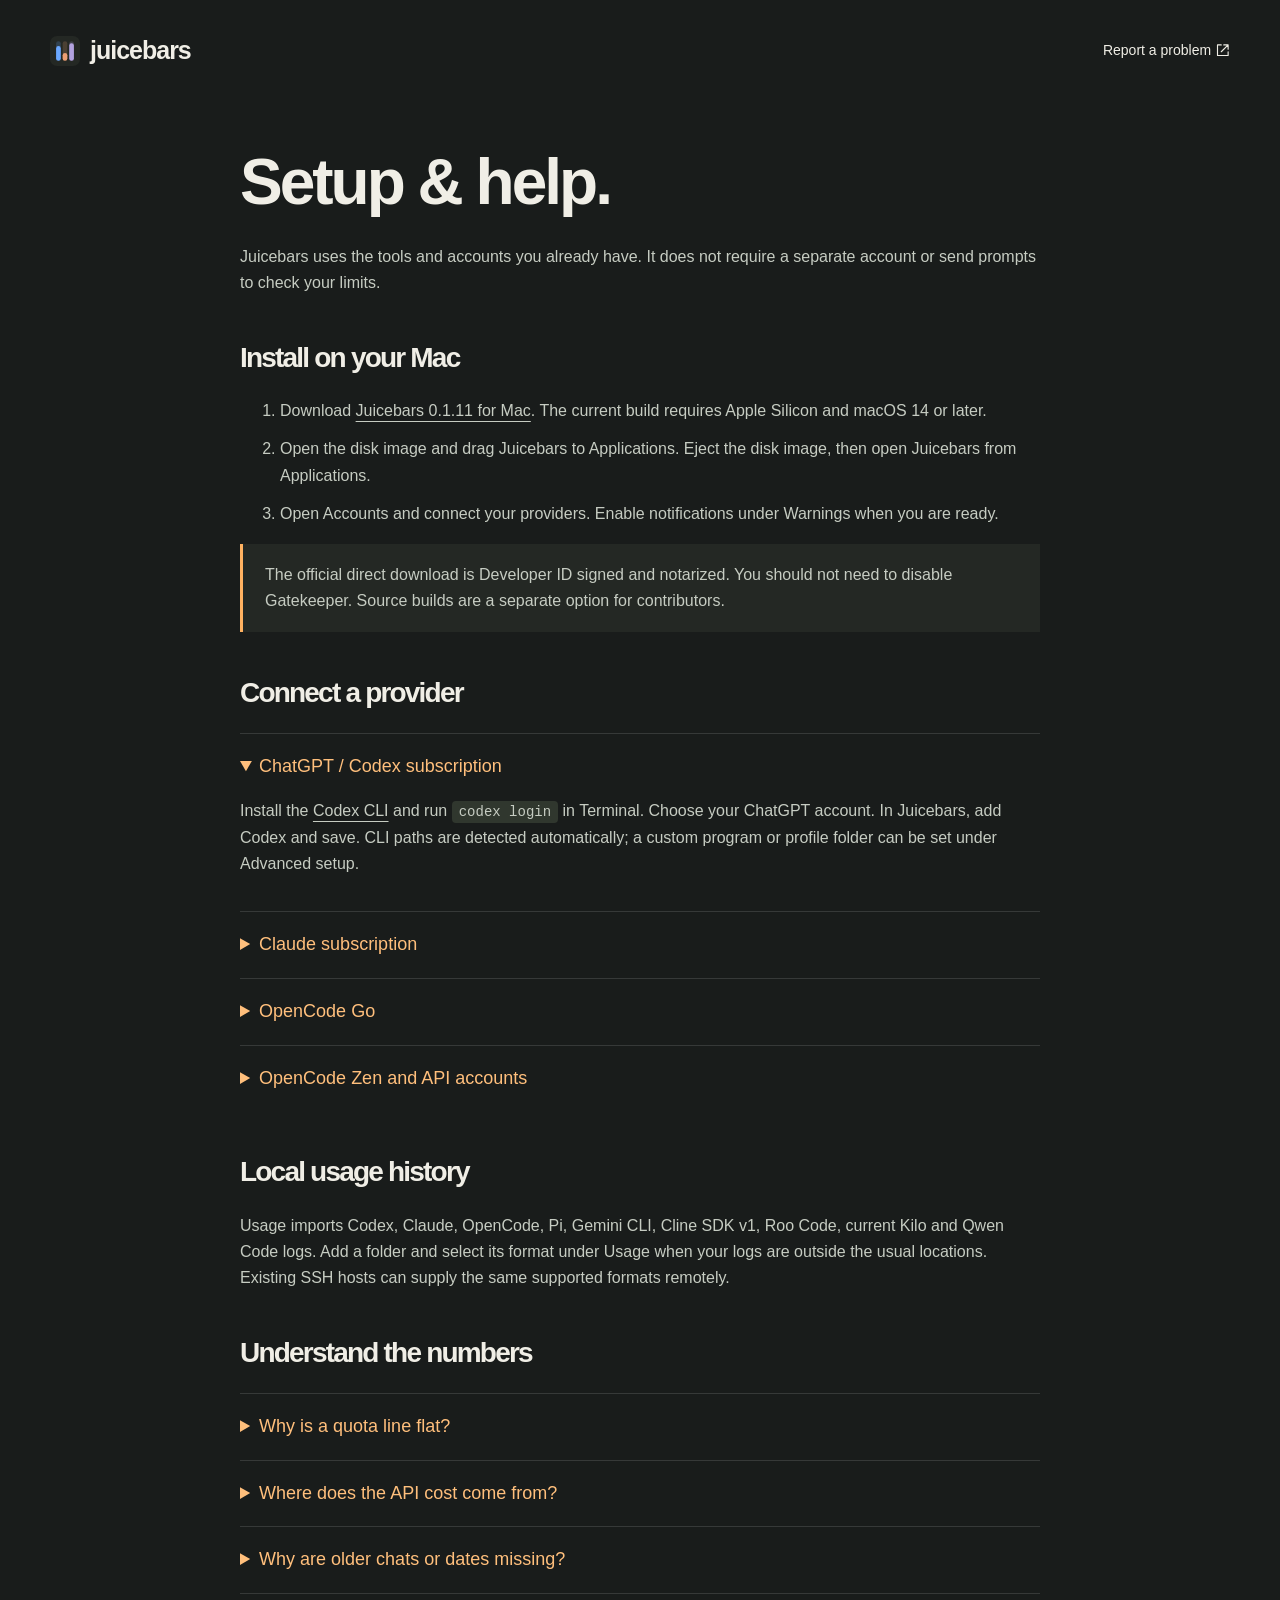
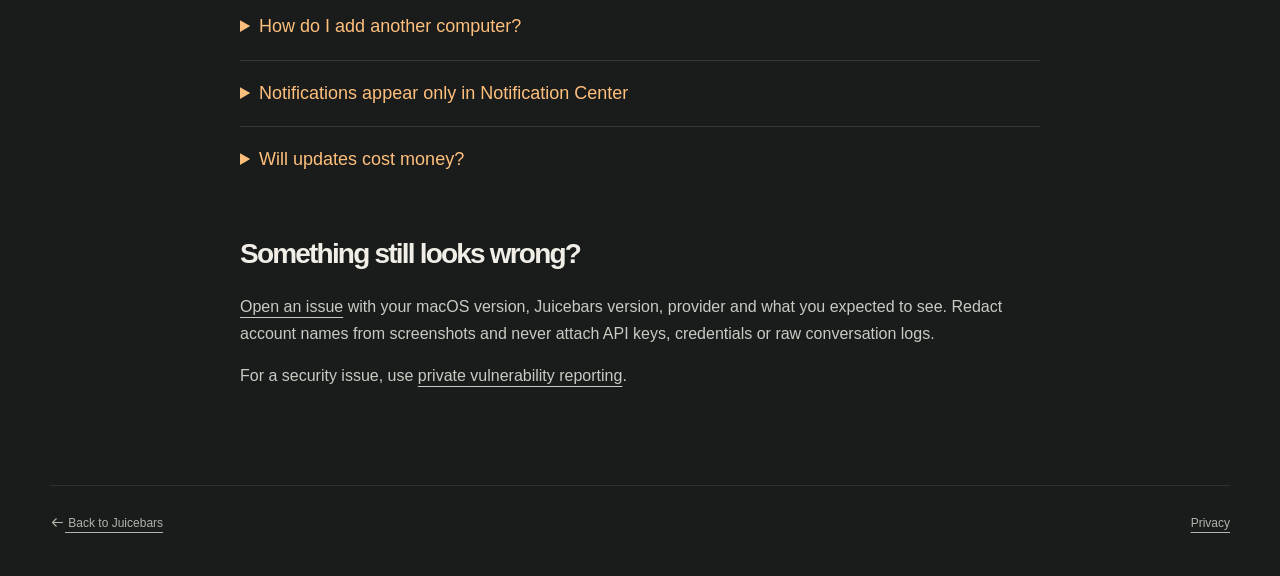
==== site/help.html @ 6c3297d5 "Publish 0.1.11 downloads and refresh screenshots Screenshots now render with a fixed region per lang" ====
<!doctype html><html lang="en"><head><meta charset="utf-8"><meta name="viewport" content="width=device-width,initial-scale=1"><title>Setup & help · Juicebars</title><meta name="description" content="Install Juicebars, connect Codex, Claude and OpenCode, and understand your usage data."><link rel="icon" href="assets/juicebar.svg?v=juicebars"><link rel="stylesheet" href="style.css"></head><body><a class="skip" href="#main">Skip to content</a><header class="wrap"><a class="brand" href="./"><img src="assets/juicebar.svg?v=juicebars" alt="" width="30" height="30">juicebars</a><nav aria-label="Main"><a href="https://github.com/Rasalas/juicebar/issues">Report a problem <svg class="icon" viewBox="0 0 24 24" fill="none" stroke="currentColor" stroke-width="1.8" stroke-linecap="round" stroke-linejoin="round" aria-hidden="true" focusable="false"><path d="M14 3h7v7m0-7L10 14"/><path d="M10 3H4v17h17v-6"/></svg></a></nav></header><main id="main" class="wrap article"><h1>Setup & help.</h1><p>Juicebars uses the tools and accounts you already have. It does not require a separate account or send prompts to check your limits.</p><h2>Install on your Mac</h2><ol><li>Download <a href="https://github.com/Rasalas/juicebar/releases/download/v0.1.11/Juicebar-0.1.11-macOS-arm64.dmg">Juicebars 0.1.11 for Mac</a>. The current build requires Apple Silicon and macOS 14 or later.</li><li>Open the disk image and drag Juicebars to Applications. Eject the disk image, then open Juicebars from Applications.</li><li>Open Accounts and connect your providers. Enable notifications under Warnings when you are ready.</li></ol><p class="note">The official direct download is Developer ID signed and notarized. You should not need to disable Gatekeeper. Source builds are a separate option for contributors.</p><h2>Connect a provider</h2><details open><summary>ChatGPT / Codex subscription</summary><p>Install the <a href="https://developers.openai.com/codex/cli/">Codex CLI</a> and run <code>codex login</code> in Terminal. Choose your ChatGPT account. In Juicebars, add Codex and save. CLI paths are detected automatically; a custom program or profile folder can be set under Advanced setup.</p></details><details><summary>Claude subscription</summary><p>Install <a href="https://code.claude.com/docs/en/setup">Claude Code</a> and run <code>claude auth login</code>. Add Claude in Juicebars and save. The CLI must be signed in to the subscription you want to monitor. A browser-only sign-in is not enough. Juicebars prefers the native installation at <code>~/.local/bin/claude</code> when multiple copies are installed. You can select a specific CLI under Advanced setup.</p></details><details><summary>OpenCode Go</summary><p>Choose the correct account and workspace in the <a href="https://opencode.ai/console/">OpenCode console</a>. Juicebars can read an existing local <code>opencode-go</code> API key, or you can save a Go key in its account form. The form tells you when it finds a local key.</p><p>The newer <code>opencode console login</code> session is not yet a supported source for this quota integration. A 403 or EntitlementError means the key does not report Go access; check its workspace and subscription assignment. It does not, on its own, prove your paid subscription expired.</p></details><details><summary>OpenCode Zen and API accounts</summary><p>Zen activity comes from the local OpenCode database. Juicebars does not currently claim a verified Zen balance. OpenAI and Anthropic organization cost reports require an admin key; a normal model API key is not enough. OpenRouter uses a management key for account-wide balance.</p><p>These are separate from ChatGPT and Claude subscriptions. A budget entered in Juicebars is your warning budget, not a provider-imposed cap.</p></details><h2>Local usage history</h2><p>Usage imports Codex, Claude, OpenCode, Pi, Gemini CLI, Cline SDK v1, Roo Code, current Kilo and Qwen Code logs. Add a folder and select its format under Usage when your logs are outside the usual locations. Existing SSH hosts can supply the same supported formats remotely.</p><h2>Understand the numbers</h2><details><summary>Why is a quota line flat?</summary><p>Quota history records provider measurements from the time Juicebars starts collecting them. A flat line means the reported percentage did not change. Token logs cannot reconstruct subscription percentages.</p></details><details><summary>Where does the API cost come from?</summary><p>Juicebars estimates the API equivalent of recorded input, output and cache tokens at current standard prices. It shows coverage and leaves unknown models unpriced. This is not what you paid for a subscription. Confirmed model aliases and prices can update through a signed data catalog. That check can be disabled in Settings.</p></details><details><summary>Why are older chats or dates missing?</summary><p>Usage imports automatically at launch and every five minutes. Available local and SSH logs cover up to 90 days. Logs deleted before the first import, unconnected devices and browser-only chats may be absent. Older Claude daily statistics can fill gaps, but often lack enough detail for a cost estimate.</p></details><details><summary>How do I add another computer?</summary><p>Under Usage, add an existing SSH alias such as <code>workstation</code>. The host needs Python 3, a known host key and working key-based login. Juicebars rejects password prompts and does not install anything remotely. Only usage metadata is returned.</p></details><details><summary>Notifications appear only in Notification Center</summary><p>Allow Juicebars banners and sound in macOS System Settings → Notifications. Check Focus and screen-sharing settings too. Then enable notifications and sound inside Juicebars and send a test notification. macOS controls whether a banner can appear.</p></details><details><summary>Will updates cost money?</summary><p>No. Direct downloads and their updates stay free. Mac App Store distribution is on hold while equivalent, provider-compliant integrations remain unresolved.</p></details><h2>Something still looks wrong?</h2><p><a href="https://github.com/Rasalas/juicebar/issues">Open an issue</a> with your macOS version, Juicebars version, provider and what you expected to see. Redact account names from screenshots and never attach API keys, credentials or raw conversation logs.</p><p>For a security issue, use <a href="https://github.com/Rasalas/juicebar/security/advisories/new">private vulnerability reporting</a>.</p></main><footer class="wrap"><a href="./"><svg class="icon" viewBox="0 0 24 24" fill="none" stroke="currentColor" stroke-width="1.8" stroke-linecap="round" stroke-linejoin="round" aria-hidden="true" focusable="false"><path d="M20 12H4m6-6-6 6 6 6"/></svg> Back to Juicebars</a><a href="https://github.com/Rasalas/juicebar/blob/main/PRIVACY.md">Privacy</a></footer></body></html>
---- site/style.css ----
@font-face{font-family:JuiceDisplay;src:local("Avenir Next"),local("Avenir");font-display:swap}
*{box-sizing:border-box}
html{scroll-behavior:smooth;scroll-padding-top:30px}
body{margin:0;background:#191c1b;color:#f0eee6;font-family:JuiceDisplay,"Trebuchet MS",sans-serif;line-height:1.65}
a{color:inherit;text-underline-offset:5px}
a:focus-visible,summary:focus-visible{outline:3px solid #ffc077;outline-offset:6px}
a:hover{color:#ffc077}
.wrap{width:min(1180px,calc(100% - 64px));margin:auto}
header{display:flex;align-items:center;justify-content:space-between;padding:30px 0;gap:24px}
.brand{display:flex;align-items:center;gap:10px;font-size:25px;font-weight:800;letter-spacing:-1px;text-decoration:none}
nav{display:flex;gap:28px;font-size:14px}
nav a{text-decoration:none}
.hero{display:grid;grid-template-columns:1.13fr 1fr;align-items:start;gap:55px;padding:72px 0 70px}
.intro{padding-top:30px}
h1{font-size:clamp(76px,8.4vw,116px);letter-spacing:-7px;line-height:.98;margin:0 0 30px;font-weight:700}
h1 em{font-style:normal;color:#ffb261}
.lead{font-size:21px;line-height:1.65;color:#c4c8c1}
.actions{display:flex;align-items:center;gap:24px;margin:34px 0 20px}
.button{display:inline-flex;justify-content:space-between;gap:32px;align-items:center;text-decoration:none;color:#22241d;background:#ffb261;border:1px solid #ffb261;border-radius:10px;padding:13px 21px;font-weight:700;font-size:15px;transition:background .15s,transform .15s}
.button:hover{background:#ffd5a3;color:#22241d;transform:translateY(-2px)}
.quiet{font-size:14px}
.small,.caption,figcaption{font-size:12px;color:#9fa69e;line-height:1.7}
.hero-art{position:relative;padding:0 0 10px;border-radius:30px;background:radial-gradient(ellipse at 60% 35%,#40483d 0,transparent 65%)}




.tray{display:block;width:100%;max-width:365px;margin-inline:auto;height:auto;border-radius:13px;box-shadow:0 18px 55px #0004}
.caption{text-align:center;font-size:10px;margin:13px 0}
.feature{display:grid;grid-template-columns:1fr;gap:22px;padding-top:85px}
h2{font-weight:600;font-size:clamp(32px,4vw,48px);letter-spacing:-1.8px;line-height:1.15;margin:0 0 24px}
.feature>div{max-width:760px}
.feature p{max-width:720px;font-size:16px;color:#b4bcb1}
.wide{grid-column:1/-1;margin:12px 0 0}
.wide img{display:block;width:100%;height:auto;max-height:720px;object-fit:cover;object-position:top;border:1px solid #ffffff20;border-radius:14px}
.wide figcaption{margin-top:10px}
.details{display:grid;grid-template-columns:1fr 1fr;gap:90px;padding:110px 0 50px}
.details dl{margin:0}
.details dt{font-size:18px;color:#ffbf7c;margin-bottom:8px}
.details dd{margin:0 0 28px;color:#b4bcb1;font-size:15px}
.last{padding:70px 0 85px;border-top:1px solid #ffffff18;text-align:center}
.last .button{min-width:205px}
.last h2{font-size:48px}
footer{display:flex;justify-content:space-between;gap:25px;border-top:1px solid #ffffff18;padding:28px 0 42px!important;font-size:12px;color:#aeb5a9}
footer nav{gap:20px;font-size:12px}
.skip{position:absolute;left:20px;top:-100px;background:#ffb261;color:#191c1b;padding:10px;z-index:2}
.skip:focus{top:15px}
.article{max-width:800px;padding:50px 0 80px}
.article h1{font-size:64px;letter-spacing:-3px}
.article h2{font-size:28px;margin-top:45px}
.article p,.article li{color:#c6ccc2}
.article code{background:#30372e;border-radius:4px;padding:3px 7px;font-size:14px}
.article li{margin-bottom:12px}
.article details{border-top:1px solid #ffffff20;padding:18px 0}
.article summary{cursor:pointer;font-size:18px;color:#ffbf7c}
.article .note{padding:18px 22px;border-left:3px solid #ffb261;background:#242824}
@media(max-width:800px){.wrap{width:calc(100% - 40px)}
header{padding:22px 0}
header nav{gap:16px}
header nav a[href="#how"]{display:none}
.hero{gap:30px;padding-top:35px;grid-template-columns:1fr 1fr}
h1{font-size:75px;letter-spacing:-4px}
.lead{font-size:17px}
.actions{flex-direction:column;align-items:flex-start;gap:16px}
.hero-art{padding:0}
.details{gap:35px}
.feature{grid-template-columns:1fr;gap:16px}
.wide img{max-height:540px}
footer{flex-direction:column}
.last h2{font-size:38px}
}
@media(max-width:560px){.hero{grid-template-columns:1fr;padding-top:20px}
.intro{padding-top:0}
h1{font-size:84px}
.lead{font-size:19px}
.actions{flex-direction:row;align-items:center;flex-wrap:wrap}
.hero-art{max-width:390px;width:100%;margin:25px auto 0}
.tray{max-height:none}
.feature{padding-top:70px}
.details{grid-template-columns:1fr;padding-top:70px;gap:20px}
.wide img{max-height:360px}
.article h1{font-size:48px}
footer nav{flex-wrap:wrap}
}
@media(prefers-reduced-motion:reduce){html{scroll-behavior:auto}
.button{transition:none}
}

.icon{width:19px;height:19px;flex:none;vertical-align:-4px}
nav .icon,footer .icon{width:15px;height:15px;vertical-align:-3px}
.quiet{display:inline-flex;align-items:center;gap:8px;white-space:nowrap}
.release-links{display:flex;gap:20px;font-size:12px;color:#aeb5a9;margin-top:8px}
.menubar{height:32px;display:flex;justify-content:flex-end;align-items:center;gap:17px;padding:0 13px;margin:0 0 8px;border-bottom:1px solid #ffffff24;background:#444a43;color:#fafbf8;font-family:-apple-system,BlinkMacSystemFont,sans-serif;white-space:nowrap}

.system-icon{display:block;flex:none;width:19px;height:18px}
.system-icon.battery{width:26px;height:14px}
.menu-date{font-size:11px;font-weight:500;display:flex;gap:9px}
@media(max-width:1000px) and (min-width:561px){.menubar{gap:9px;padding-inline:8px}.menu-date{font-size:10px;gap:5px}.system-icon{width:16px}.system-icon.battery{width:22px}}
@media(max-width:700px) and (min-width:561px){.hero{grid-template-columns:1fr}.hero-art{max-width:440px;width:100%;margin:15px auto 0}.actions{flex-direction:row;align-items:center}.menubar{gap:16px}}
@media(max-width:380px){.menubar{gap:9px;padding-inline:8px}.menu-date{font-size:10px;gap:5px}.system-icon{width:16px}.system-icon.battery{width:22px}header{gap:12px}.brand{font-size:23px}header nav{gap:12px;font-size:12px}}

.button[aria-disabled="true"]{background:#30362f;border-color:#475044;color:#c4c8c1;cursor:default;transform:none;font-size:14px;gap:12px}
.button[aria-disabled="true"] .icon{display:none}
.download-options{font-size:12px;color:#aeb5a9;max-width:370px;margin:14px 0}
.download-options summary{cursor:pointer;width:fit-content;text-decoration:underline;text-underline-offset:4px}
.download-options a{display:flex;justify-content:space-between;gap:12px;margin-top:12px;padding:10px 12px;border:1px solid #ffffff25;border-radius:7px;text-decoration:none;color:#f0eee6}
.download-options a:hover{border-color:#ffb261}
.download-options a span{color:#aeb5a9;white-space:nowrap}
.download-options p{margin:8px 0}

.menu-limits{height:22px;width:auto;display:block;flex:none}
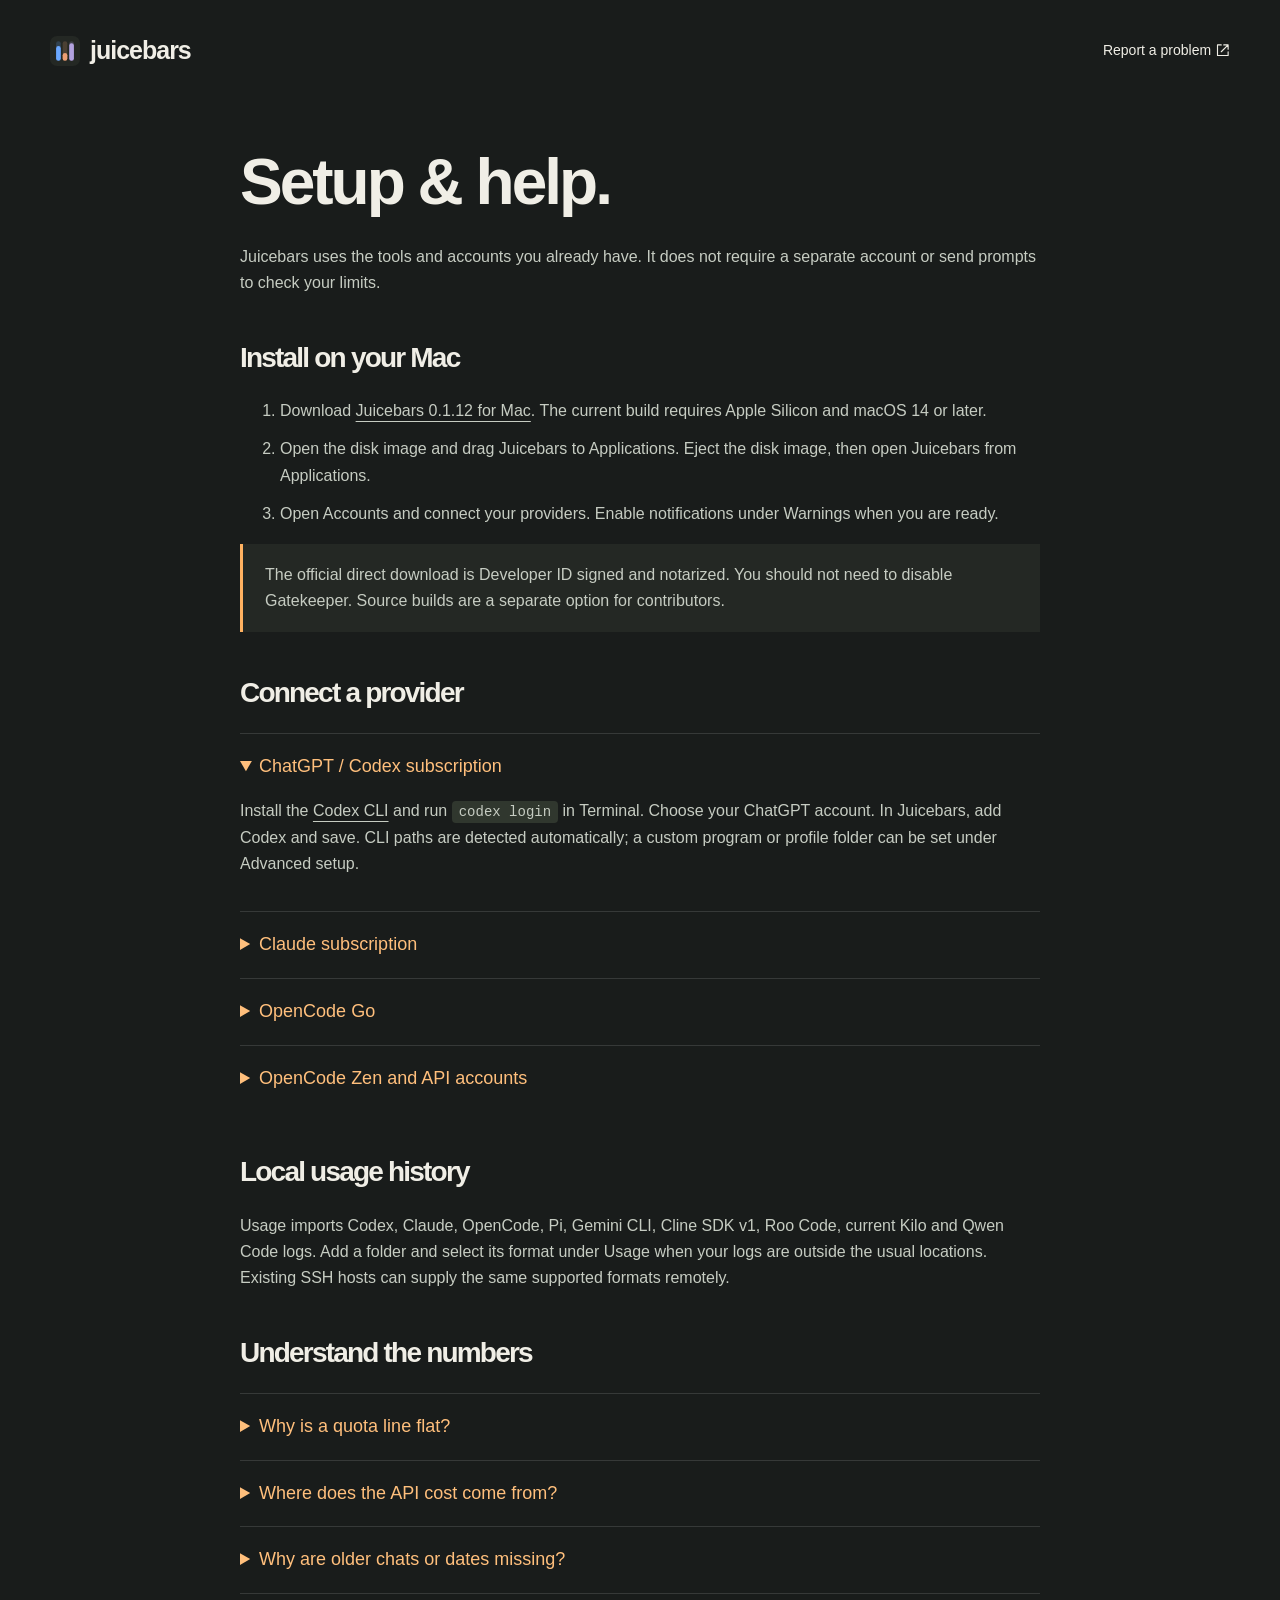
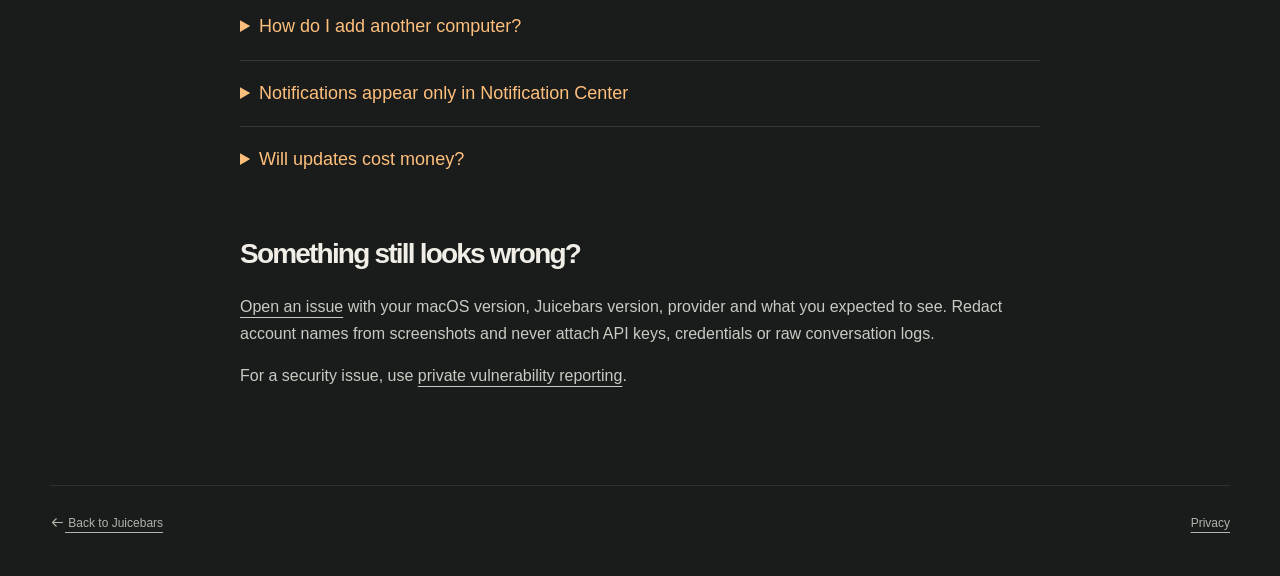
==== commit 50c82d08: "Publish 0.1.12 downloads and update validation evidence" ====
--- a/site/help.html
+++ b/site/help.html
@@ -1 +1 @@
-<!doctype html><html lang="en"><head><meta charset="utf-8"><meta name="viewport" content="width=device-width,initial-scale=1"><title>Setup & help · Juicebars</title><meta name="description" content="Install Juicebars, connect Codex, Claude and OpenCode, and understand your usage data."><link rel="icon" href="assets/juicebar.svg?v=juicebars"><link rel="stylesheet" href="style.css"></head><body><a class="skip" href="#main">Skip to content</a><header class="wrap"><a class="brand" href="./"><img src="assets/juicebar.svg?v=juicebars" alt="" width="30" height="30">juicebars</a><nav aria-label="Main"><a href="https://github.com/Rasalas/juicebar/issues">Report a problem <svg class="icon" viewBox="0 0 24 24" fill="none" stroke="currentColor" stroke-width="1.8" stroke-linecap="round" stroke-linejoin="round" aria-hidden="true" focusable="false"><path d="M14 3h7v7m0-7L10 14"/><path d="M10 3H4v17h17v-6"/></svg></a></nav></header><main id="main" class="wrap article"><h1>Setup & help.</h1><p>Juicebars uses the tools and accounts you already have. It does not require a separate account or send prompts to check your limits.</p><h2>Install on your Mac</h2><ol><li>Download <a href="https://github.com/Rasalas/juicebar/releases/download/v0.1.11/Juicebar-0.1.11-macOS-arm64.dmg">Juicebars 0.1.11 for Mac</a>. The current build requires Apple Silicon and macOS 14 or later.</li><li>Open the disk image and drag Juicebars to Applications. Eject the disk image, then open Juicebars from Applications.</li><li>Open Accounts and connect your providers. Enable notifications under Warnings when you are ready.</li></ol><p class="note">The official direct download is Developer ID signed and notarized. You should not need to disable Gatekeeper. Source builds are a separate option for contributors.</p><h2>Connect a provider</h2><details open><summary>ChatGPT / Codex subscription</summary><p>Install the <a href="https://developers.openai.com/codex/cli/">Codex CLI</a> and run <code>codex login</code> in Terminal. Choose your ChatGPT account. In Juicebars, add Codex and save. CLI paths are detected automatically; a custom program or profile folder can be set under Advanced setup.</p></details><details><summary>Claude subscription</summary><p>Install <a href="https://code.claude.com/docs/en/setup">Claude Code</a> and run <code>claude auth login</code>. Add Claude in Juicebars and save. The CLI must be signed in to the subscription you want to monitor. A browser-only sign-in is not enough. Juicebars prefers the native installation at <code>~/.local/bin/claude</code> when multiple copies are installed. You can select a specific CLI under Advanced setup.</p></details><details><summary>OpenCode Go</summary><p>Choose the correct account and workspace in the <a href="https://opencode.ai/console/">OpenCode console</a>. Juicebars can read an existing local <code>opencode-go</code> API key, or you can save a Go key in its account form. The form tells you when it finds a local key.</p><p>The newer <code>opencode console login</code> session is not yet a supported source for this quota integration. A 403 or EntitlementError means the key does not report Go access; check its workspace and subscription assignment. It does not, on its own, prove your paid subscription expired.</p></details><details><summary>OpenCode Zen and API accounts</summary><p>Zen activity comes from the local OpenCode database. Juicebars does not currently claim a verified Zen balance. OpenAI and Anthropic organization cost reports require an admin key; a normal model API key is not enough. OpenRouter uses a management key for account-wide balance.</p><p>These are separate from ChatGPT and Claude subscriptions. A budget entered in Juicebars is your warning budget, not a provider-imposed cap.</p></details><h2>Local usage history</h2><p>Usage imports Codex, Claude, OpenCode, Pi, Gemini CLI, Cline SDK v1, Roo Code, current Kilo and Qwen Code logs. Add a folder and select its format under Usage when your logs are outside the usual locations. Existing SSH hosts can supply the same supported formats remotely.</p><h2>Understand the numbers</h2><details><summary>Why is a quota line flat?</summary><p>Quota history records provider measurements from the time Juicebars starts collecting them. A flat line means the reported percentage did not change. Token logs cannot reconstruct subscription percentages.</p></details><details><summary>Where does the API cost come from?</summary><p>Juicebars estimates the API equivalent of recorded input, output and cache tokens at current standard prices. It shows coverage and leaves unknown models unpriced. This is not what you paid for a subscription. Confirmed model aliases and prices can update through a signed data catalog. That check can be disabled in Settings.</p></details><details><summary>Why are older chats or dates missing?</summary><p>Usage imports automatically at launch and every five minutes. Available local and SSH logs cover up to 90 days. Logs deleted before the first import, unconnected devices and browser-only chats may be absent. Older Claude daily statistics can fill gaps, but often lack enough detail for a cost estimate.</p></details><details><summary>How do I add another computer?</summary><p>Under Usage, add an existing SSH alias such as <code>workstation</code>. The host needs Python 3, a known host key and working key-based login. Juicebars rejects password prompts and does not install anything remotely. Only usage metadata is returned.</p></details><details><summary>Notifications appear only in Notification Center</summary><p>Allow Juicebars banners and sound in macOS System Settings → Notifications. Check Focus and screen-sharing settings too. Then enable notifications and sound inside Juicebars and send a test notification. macOS controls whether a banner can appear.</p></details><details><summary>Will updates cost money?</summary><p>No. Direct downloads and their updates stay free. Mac App Store distribution is on hold while equivalent, provider-compliant integrations remain unresolved.</p></details><h2>Something still looks wrong?</h2><p><a href="https://github.com/Rasalas/juicebar/issues">Open an issue</a> with your macOS version, Juicebars version, provider and what you expected to see. Redact account names from screenshots and never attach API keys, credentials or raw conversation logs.</p><p>For a security issue, use <a href="https://github.com/Rasalas/juicebar/security/advisories/new">private vulnerability reporting</a>.</p></main><footer class="wrap"><a href="./"><svg class="icon" viewBox="0 0 24 24" fill="none" stroke="currentColor" stroke-width="1.8" stroke-linecap="round" stroke-linejoin="round" aria-hidden="true" focusable="false"><path d="M20 12H4m6-6-6 6 6 6"/></svg> Back to Juicebars</a><a href="https://github.com/Rasalas/juicebar/blob/main/PRIVACY.md">Privacy</a></footer></body></html>
+<!doctype html><html lang="en"><head><meta charset="utf-8"><meta name="viewport" content="width=device-width,initial-scale=1"><title>Setup & help · Juicebars</title><meta name="description" content="Install Juicebars, connect Codex, Claude and OpenCode, and understand your usage data."><link rel="icon" href="assets/juicebar.svg?v=juicebars"><link rel="stylesheet" href="style.css"></head><body><a class="skip" href="#main">Skip to content</a><header class="wrap"><a class="brand" href="./"><img src="assets/juicebar.svg?v=juicebars" alt="" width="30" height="30">juicebars</a><nav aria-label="Main"><a href="https://github.com/Rasalas/juicebar/issues">Report a problem <svg class="icon" viewBox="0 0 24 24" fill="none" stroke="currentColor" stroke-width="1.8" stroke-linecap="round" stroke-linejoin="round" aria-hidden="true" focusable="false"><path d="M14 3h7v7m0-7L10 14"/><path d="M10 3H4v17h17v-6"/></svg></a></nav></header><main id="main" class="wrap article"><h1>Setup & help.</h1><p>Juicebars uses the tools and accounts you already have. It does not require a separate account or send prompts to check your limits.</p><h2>Install on your Mac</h2><ol><li>Download <a href="https://github.com/Rasalas/juicebar/releases/download/v0.1.12/Juicebar-0.1.12-macOS-arm64.dmg">Juicebars 0.1.12 for Mac</a>. The current build requires Apple Silicon and macOS 14 or later.</li><li>Open the disk image and drag Juicebars to Applications. Eject the disk image, then open Juicebars from Applications.</li><li>Open Accounts and connect your providers. Enable notifications under Warnings when you are ready.</li></ol><p class="note">The official direct download is Developer ID signed and notarized. You should not need to disable Gatekeeper. Source builds are a separate option for contributors.</p><h2>Connect a provider</h2><details open><summary>ChatGPT / Codex subscription</summary><p>Install the <a href="https://developers.openai.com/codex/cli/">Codex CLI</a> and run <code>codex login</code> in Terminal. Choose your ChatGPT account. In Juicebars, add Codex and save. CLI paths are detected automatically; a custom program or profile folder can be set under Advanced setup.</p></details><details><summary>Claude subscription</summary><p>Install <a href="https://code.claude.com/docs/en/setup">Claude Code</a> and run <code>claude auth login</code>. Add Claude in Juicebars and save. The CLI must be signed in to the subscription you want to monitor. A browser-only sign-in is not enough. Juicebars prefers the native installation at <code>~/.local/bin/claude</code> when multiple copies are installed. You can select a specific CLI under Advanced setup.</p></details><details><summary>OpenCode Go</summary><p>Choose the correct account and workspace in the <a href="https://opencode.ai/console/">OpenCode console</a>. Juicebars can read an existing local <code>opencode-go</code> API key, or you can save a Go key in its account form. The form tells you when it finds a local key.</p><p>The newer <code>opencode console login</code> session is not yet a supported source for this quota integration. A 403 or EntitlementError means the key does not report Go access; check its workspace and subscription assignment. It does not, on its own, prove your paid subscription expired.</p></details><details><summary>OpenCode Zen and API accounts</summary><p>Zen activity comes from the local OpenCode database. Juicebars does not currently claim a verified Zen balance. OpenAI and Anthropic organization cost reports require an admin key; a normal model API key is not enough. OpenRouter uses a management key for account-wide balance.</p><p>These are separate from ChatGPT and Claude subscriptions. A budget entered in Juicebars is your warning budget, not a provider-imposed cap.</p></details><h2>Local usage history</h2><p>Usage imports Codex, Claude, OpenCode, Pi, Gemini CLI, Cline SDK v1, Roo Code, current Kilo and Qwen Code logs. Add a folder and select its format under Usage when your logs are outside the usual locations. Existing SSH hosts can supply the same supported formats remotely.</p><h2>Understand the numbers</h2><details><summary>Why is a quota line flat?</summary><p>Quota history records provider measurements from the time Juicebars starts collecting them. A flat line means the reported percentage did not change. Token logs cannot reconstruct subscription percentages.</p></details><details><summary>Where does the API cost come from?</summary><p>Juicebars estimates the API equivalent of recorded input, output and cache tokens at current standard prices. It shows coverage and leaves unknown models unpriced. This is not what you paid for a subscription. Confirmed model aliases and prices can update through a signed data catalog. That check can be disabled in Settings.</p></details><details><summary>Why are older chats or dates missing?</summary><p>Usage imports automatically at launch and every five minutes. Available local and SSH logs cover up to 90 days. Logs deleted before the first import, unconnected devices and browser-only chats may be absent. Older Claude daily statistics can fill gaps, but often lack enough detail for a cost estimate.</p></details><details><summary>How do I add another computer?</summary><p>Under Usage, add an existing SSH alias such as <code>workstation</code>. The host needs Python 3, a known host key and working key-based login. Juicebars rejects password prompts and does not install anything remotely. Only usage metadata is returned.</p></details><details><summary>Notifications appear only in Notification Center</summary><p>Allow Juicebars banners and sound in macOS System Settings → Notifications. Check Focus and screen-sharing settings too. Then enable notifications and sound inside Juicebars and send a test notification. macOS controls whether a banner can appear.</p></details><details><summary>Will updates cost money?</summary><p>No. Direct downloads and their updates stay free. Mac App Store distribution is on hold while equivalent, provider-compliant integrations remain unresolved.</p></details><h2>Something still looks wrong?</h2><p><a href="https://github.com/Rasalas/juicebar/issues">Open an issue</a> with your macOS version, Juicebars version, provider and what you expected to see. Redact account names from screenshots and never attach API keys, credentials or raw conversation logs.</p><p>For a security issue, use <a href="https://github.com/Rasalas/juicebar/security/advisories/new">private vulnerability reporting</a>.</p></main><footer class="wrap"><a href="./"><svg class="icon" viewBox="0 0 24 24" fill="none" stroke="currentColor" stroke-width="1.8" stroke-linecap="round" stroke-linejoin="round" aria-hidden="true" focusable="false"><path d="M20 12H4m6-6-6 6 6 6"/></svg> Back to Juicebars</a><a href="https://github.com/Rasalas/juicebar/blob/main/PRIVACY.md">Privacy</a></footer></body></html>
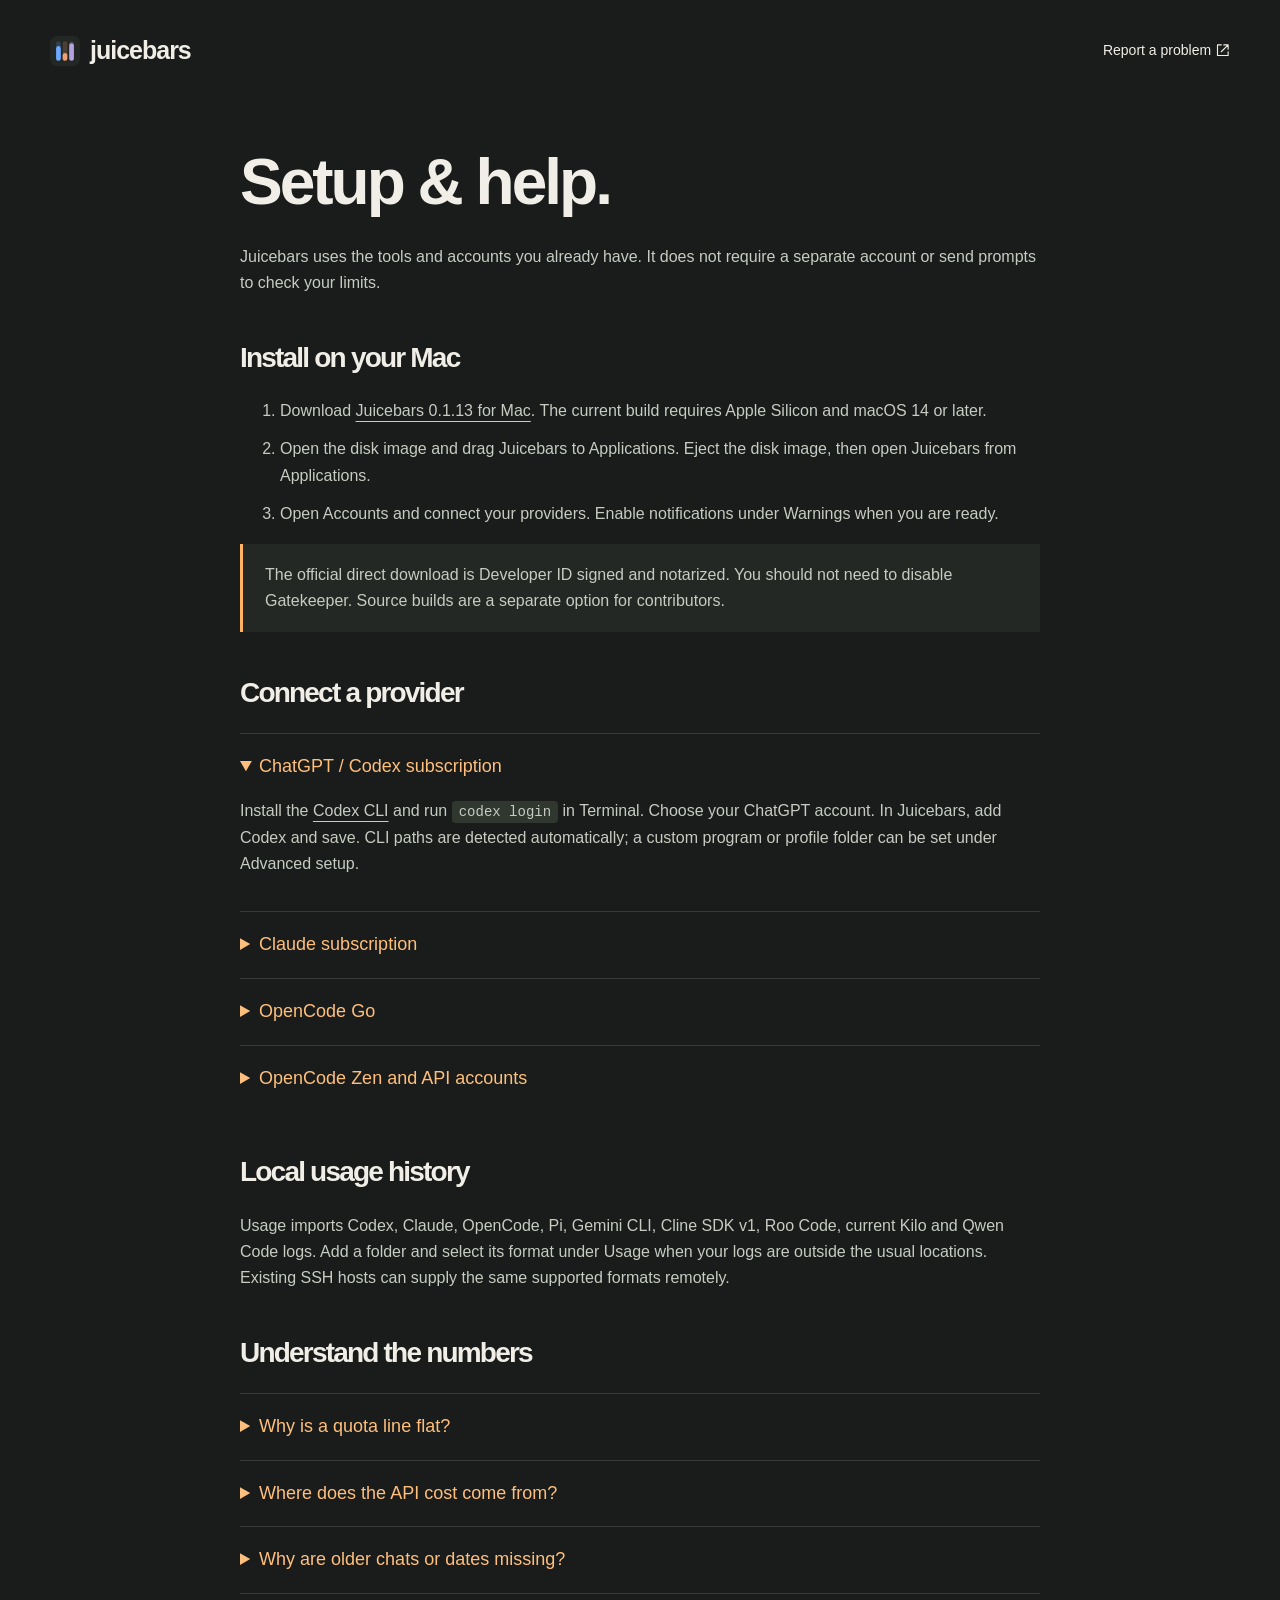
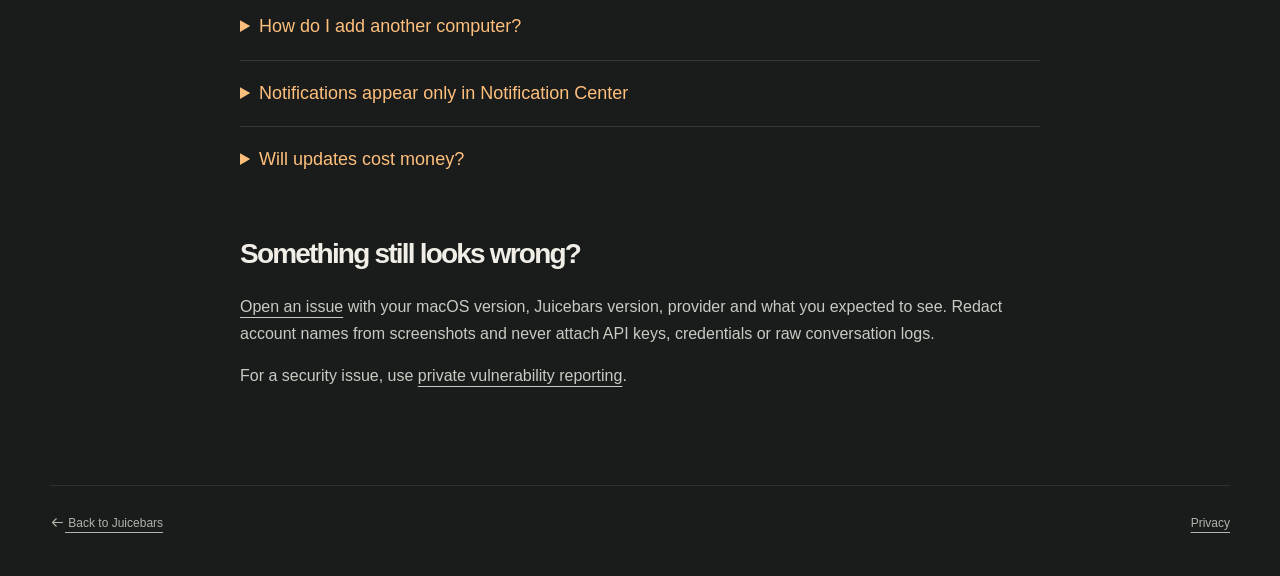
==== commit aa90fbc3: "Publish 0.1.13 download links and release validation" ====
--- a/site/help.html
+++ b/site/help.html
@@ -1 +1 @@
-<!doctype html><html lang="en"><head><meta charset="utf-8"><meta name="viewport" content="width=device-width,initial-scale=1"><title>Setup & help · Juicebars</title><meta name="description" content="Install Juicebars, connect Codex, Claude and OpenCode, and understand your usage data."><link rel="icon" href="assets/juicebar.svg?v=juicebars"><link rel="stylesheet" href="style.css"></head><body><a class="skip" href="#main">Skip to content</a><header class="wrap"><a class="brand" href="./"><img src="assets/juicebar.svg?v=juicebars" alt="" width="30" height="30">juicebars</a><nav aria-label="Main"><a href="https://github.com/Rasalas/juicebar/issues">Report a problem <svg class="icon" viewBox="0 0 24 24" fill="none" stroke="currentColor" stroke-width="1.8" stroke-linecap="round" stroke-linejoin="round" aria-hidden="true" focusable="false"><path d="M14 3h7v7m0-7L10 14"/><path d="M10 3H4v17h17v-6"/></svg></a></nav></header><main id="main" class="wrap article"><h1>Setup & help.</h1><p>Juicebars uses the tools and accounts you already have. It does not require a separate account or send prompts to check your limits.</p><h2>Install on your Mac</h2><ol><li>Download <a href="https://github.com/Rasalas/juicebar/releases/download/v0.1.12/Juicebar-0.1.12-macOS-arm64.dmg">Juicebars 0.1.12 for Mac</a>. The current build requires Apple Silicon and macOS 14 or later.</li><li>Open the disk image and drag Juicebars to Applications. Eject the disk image, then open Juicebars from Applications.</li><li>Open Accounts and connect your providers. Enable notifications under Warnings when you are ready.</li></ol><p class="note">The official direct download is Developer ID signed and notarized. You should not need to disable Gatekeeper. Source builds are a separate option for contributors.</p><h2>Connect a provider</h2><details open><summary>ChatGPT / Codex subscription</summary><p>Install the <a href="https://developers.openai.com/codex/cli/">Codex CLI</a> and run <code>codex login</code> in Terminal. Choose your ChatGPT account. In Juicebars, add Codex and save. CLI paths are detected automatically; a custom program or profile folder can be set under Advanced setup.</p></details><details><summary>Claude subscription</summary><p>Install <a href="https://code.claude.com/docs/en/setup">Claude Code</a> and run <code>claude auth login</code>. Add Claude in Juicebars and save. The CLI must be signed in to the subscription you want to monitor. A browser-only sign-in is not enough. Juicebars prefers the native installation at <code>~/.local/bin/claude</code> when multiple copies are installed. You can select a specific CLI under Advanced setup.</p></details><details><summary>OpenCode Go</summary><p>Choose the correct account and workspace in the <a href="https://opencode.ai/console/">OpenCode console</a>. Juicebars can read an existing local <code>opencode-go</code> API key, or you can save a Go key in its account form. The form tells you when it finds a local key.</p><p>The newer <code>opencode console login</code> session is not yet a supported source for this quota integration. A 403 or EntitlementError means the key does not report Go access; check its workspace and subscription assignment. It does not, on its own, prove your paid subscription expired.</p></details><details><summary>OpenCode Zen and API accounts</summary><p>Zen activity comes from the local OpenCode database. Juicebars does not currently claim a verified Zen balance. OpenAI and Anthropic organization cost reports require an admin key; a normal model API key is not enough. OpenRouter uses a management key for account-wide balance.</p><p>These are separate from ChatGPT and Claude subscriptions. A budget entered in Juicebars is your warning budget, not a provider-imposed cap.</p></details><h2>Local usage history</h2><p>Usage imports Codex, Claude, OpenCode, Pi, Gemini CLI, Cline SDK v1, Roo Code, current Kilo and Qwen Code logs. Add a folder and select its format under Usage when your logs are outside the usual locations. Existing SSH hosts can supply the same supported formats remotely.</p><h2>Understand the numbers</h2><details><summary>Why is a quota line flat?</summary><p>Quota history records provider measurements from the time Juicebars starts collecting them. A flat line means the reported percentage did not change. Token logs cannot reconstruct subscription percentages.</p></details><details><summary>Where does the API cost come from?</summary><p>Juicebars estimates the API equivalent of recorded input, output and cache tokens at current standard prices. It shows coverage and leaves unknown models unpriced. This is not what you paid for a subscription. Confirmed model aliases and prices can update through a signed data catalog. That check can be disabled in Settings.</p></details><details><summary>Why are older chats or dates missing?</summary><p>Usage imports automatically at launch and every five minutes. Available local and SSH logs cover up to 90 days. Logs deleted before the first import, unconnected devices and browser-only chats may be absent. Older Claude daily statistics can fill gaps, but often lack enough detail for a cost estimate.</p></details><details><summary>How do I add another computer?</summary><p>Under Usage, add an existing SSH alias such as <code>workstation</code>. The host needs Python 3, a known host key and working key-based login. Juicebars rejects password prompts and does not install anything remotely. Only usage metadata is returned.</p></details><details><summary>Notifications appear only in Notification Center</summary><p>Allow Juicebars banners and sound in macOS System Settings → Notifications. Check Focus and screen-sharing settings too. Then enable notifications and sound inside Juicebars and send a test notification. macOS controls whether a banner can appear.</p></details><details><summary>Will updates cost money?</summary><p>No. Direct downloads and their updates stay free. Mac App Store distribution is on hold while equivalent, provider-compliant integrations remain unresolved.</p></details><h2>Something still looks wrong?</h2><p><a href="https://github.com/Rasalas/juicebar/issues">Open an issue</a> with your macOS version, Juicebars version, provider and what you expected to see. Redact account names from screenshots and never attach API keys, credentials or raw conversation logs.</p><p>For a security issue, use <a href="https://github.com/Rasalas/juicebar/security/advisories/new">private vulnerability reporting</a>.</p></main><footer class="wrap"><a href="./"><svg class="icon" viewBox="0 0 24 24" fill="none" stroke="currentColor" stroke-width="1.8" stroke-linecap="round" stroke-linejoin="round" aria-hidden="true" focusable="false"><path d="M20 12H4m6-6-6 6 6 6"/></svg> Back to Juicebars</a><a href="https://github.com/Rasalas/juicebar/blob/main/PRIVACY.md">Privacy</a></footer></body></html>
+<!doctype html><html lang="en"><head><meta charset="utf-8"><meta name="viewport" content="width=device-width,initial-scale=1"><title>Setup & help · Juicebars</title><meta name="description" content="Install Juicebars, connect Codex, Claude and OpenCode, and understand your usage data."><link rel="icon" href="assets/juicebar.svg?v=juicebars"><link rel="stylesheet" href="style.css"></head><body><a class="skip" href="#main">Skip to content</a><header class="wrap"><a class="brand" href="./"><img src="assets/juicebar.svg?v=juicebars" alt="" width="30" height="30">juicebars</a><nav aria-label="Main"><a href="https://github.com/Rasalas/juicebar/issues">Report a problem <svg class="icon" viewBox="0 0 24 24" fill="none" stroke="currentColor" stroke-width="1.8" stroke-linecap="round" stroke-linejoin="round" aria-hidden="true" focusable="false"><path d="M14 3h7v7m0-7L10 14"/><path d="M10 3H4v17h17v-6"/></svg></a></nav></header><main id="main" class="wrap article"><h1>Setup & help.</h1><p>Juicebars uses the tools and accounts you already have. It does not require a separate account or send prompts to check your limits.</p><h2>Install on your Mac</h2><ol><li>Download <a href="https://github.com/Rasalas/juicebar/releases/download/v0.1.13/Juicebar-0.1.13-macOS-arm64.dmg">Juicebars 0.1.13 for Mac</a>. The current build requires Apple Silicon and macOS 14 or later.</li><li>Open the disk image and drag Juicebars to Applications. Eject the disk image, then open Juicebars from Applications.</li><li>Open Accounts and connect your providers. Enable notifications under Warnings when you are ready.</li></ol><p class="note">The official direct download is Developer ID signed and notarized. You should not need to disable Gatekeeper. Source builds are a separate option for contributors.</p><h2>Connect a provider</h2><details open><summary>ChatGPT / Codex subscription</summary><p>Install the <a href="https://developers.openai.com/codex/cli/">Codex CLI</a> and run <code>codex login</code> in Terminal. Choose your ChatGPT account. In Juicebars, add Codex and save. CLI paths are detected automatically; a custom program or profile folder can be set under Advanced setup.</p></details><details><summary>Claude subscription</summary><p>Install <a href="https://code.claude.com/docs/en/setup">Claude Code</a> and run <code>claude auth login</code>. Add Claude in Juicebars and save. The CLI must be signed in to the subscription you want to monitor. A browser-only sign-in is not enough. Juicebars prefers the native installation at <code>~/.local/bin/claude</code> when multiple copies are installed. You can select a specific CLI under Advanced setup.</p></details><details><summary>OpenCode Go</summary><p>Choose the correct account and workspace in the <a href="https://opencode.ai/console/">OpenCode console</a>. Juicebars can read an existing local <code>opencode-go</code> API key, or you can save a Go key in its account form. The form tells you when it finds a local key.</p><p>The newer <code>opencode console login</code> session is not yet a supported source for this quota integration. A 403 or EntitlementError means the key does not report Go access; check its workspace and subscription assignment. It does not, on its own, prove your paid subscription expired.</p></details><details><summary>OpenCode Zen and API accounts</summary><p>Zen activity comes from the local OpenCode database. Juicebars does not currently claim a verified Zen balance. OpenAI and Anthropic organization cost reports require an admin key; a normal model API key is not enough. OpenRouter uses a management key for account-wide balance.</p><p>These are separate from ChatGPT and Claude subscriptions. A budget entered in Juicebars is your warning budget, not a provider-imposed cap.</p></details><h2>Local usage history</h2><p>Usage imports Codex, Claude, OpenCode, Pi, Gemini CLI, Cline SDK v1, Roo Code, current Kilo and Qwen Code logs. Add a folder and select its format under Usage when your logs are outside the usual locations. Existing SSH hosts can supply the same supported formats remotely.</p><h2>Understand the numbers</h2><details><summary>Why is a quota line flat?</summary><p>Quota history records provider measurements from the time Juicebars starts collecting them. A flat line means the reported percentage did not change. Token logs cannot reconstruct subscription percentages.</p></details><details><summary>Where does the API cost come from?</summary><p>Juicebars estimates the API equivalent of recorded input, output and cache tokens at current standard prices. It shows coverage and leaves unknown models unpriced. This is not what you paid for a subscription. Confirmed model aliases and prices can update through a signed data catalog. That check can be disabled in Settings.</p></details><details><summary>Why are older chats or dates missing?</summary><p>Usage imports automatically at launch and every five minutes. Available local and SSH logs cover up to 90 days. Logs deleted before the first import, unconnected devices and browser-only chats may be absent. Older Claude daily statistics can fill gaps, but often lack enough detail for a cost estimate.</p></details><details><summary>How do I add another computer?</summary><p>Under Usage, add an existing SSH alias such as <code>workstation</code>. The host needs Python 3, a known host key and working key-based login. Juicebars rejects password prompts and does not install anything remotely. Only usage metadata is returned.</p></details><details><summary>Notifications appear only in Notification Center</summary><p>Allow Juicebars banners and sound in macOS System Settings → Notifications. Check Focus and screen-sharing settings too. Then enable notifications and sound inside Juicebars and send a test notification. macOS controls whether a banner can appear.</p></details><details><summary>Will updates cost money?</summary><p>No. Direct downloads and their updates stay free. Mac App Store distribution is on hold while equivalent, provider-compliant integrations remain unresolved.</p></details><h2>Something still looks wrong?</h2><p><a href="https://github.com/Rasalas/juicebar/issues">Open an issue</a> with your macOS version, Juicebars version, provider and what you expected to see. Redact account names from screenshots and never attach API keys, credentials or raw conversation logs.</p><p>For a security issue, use <a href="https://github.com/Rasalas/juicebar/security/advisories/new">private vulnerability reporting</a>.</p></main><footer class="wrap"><a href="./"><svg class="icon" viewBox="0 0 24 24" fill="none" stroke="currentColor" stroke-width="1.8" stroke-linecap="round" stroke-linejoin="round" aria-hidden="true" focusable="false"><path d="M20 12H4m6-6-6 6 6 6"/></svg> Back to Juicebars</a><a href="https://github.com/Rasalas/juicebar/blob/main/PRIVACY.md">Privacy</a></footer></body></html>
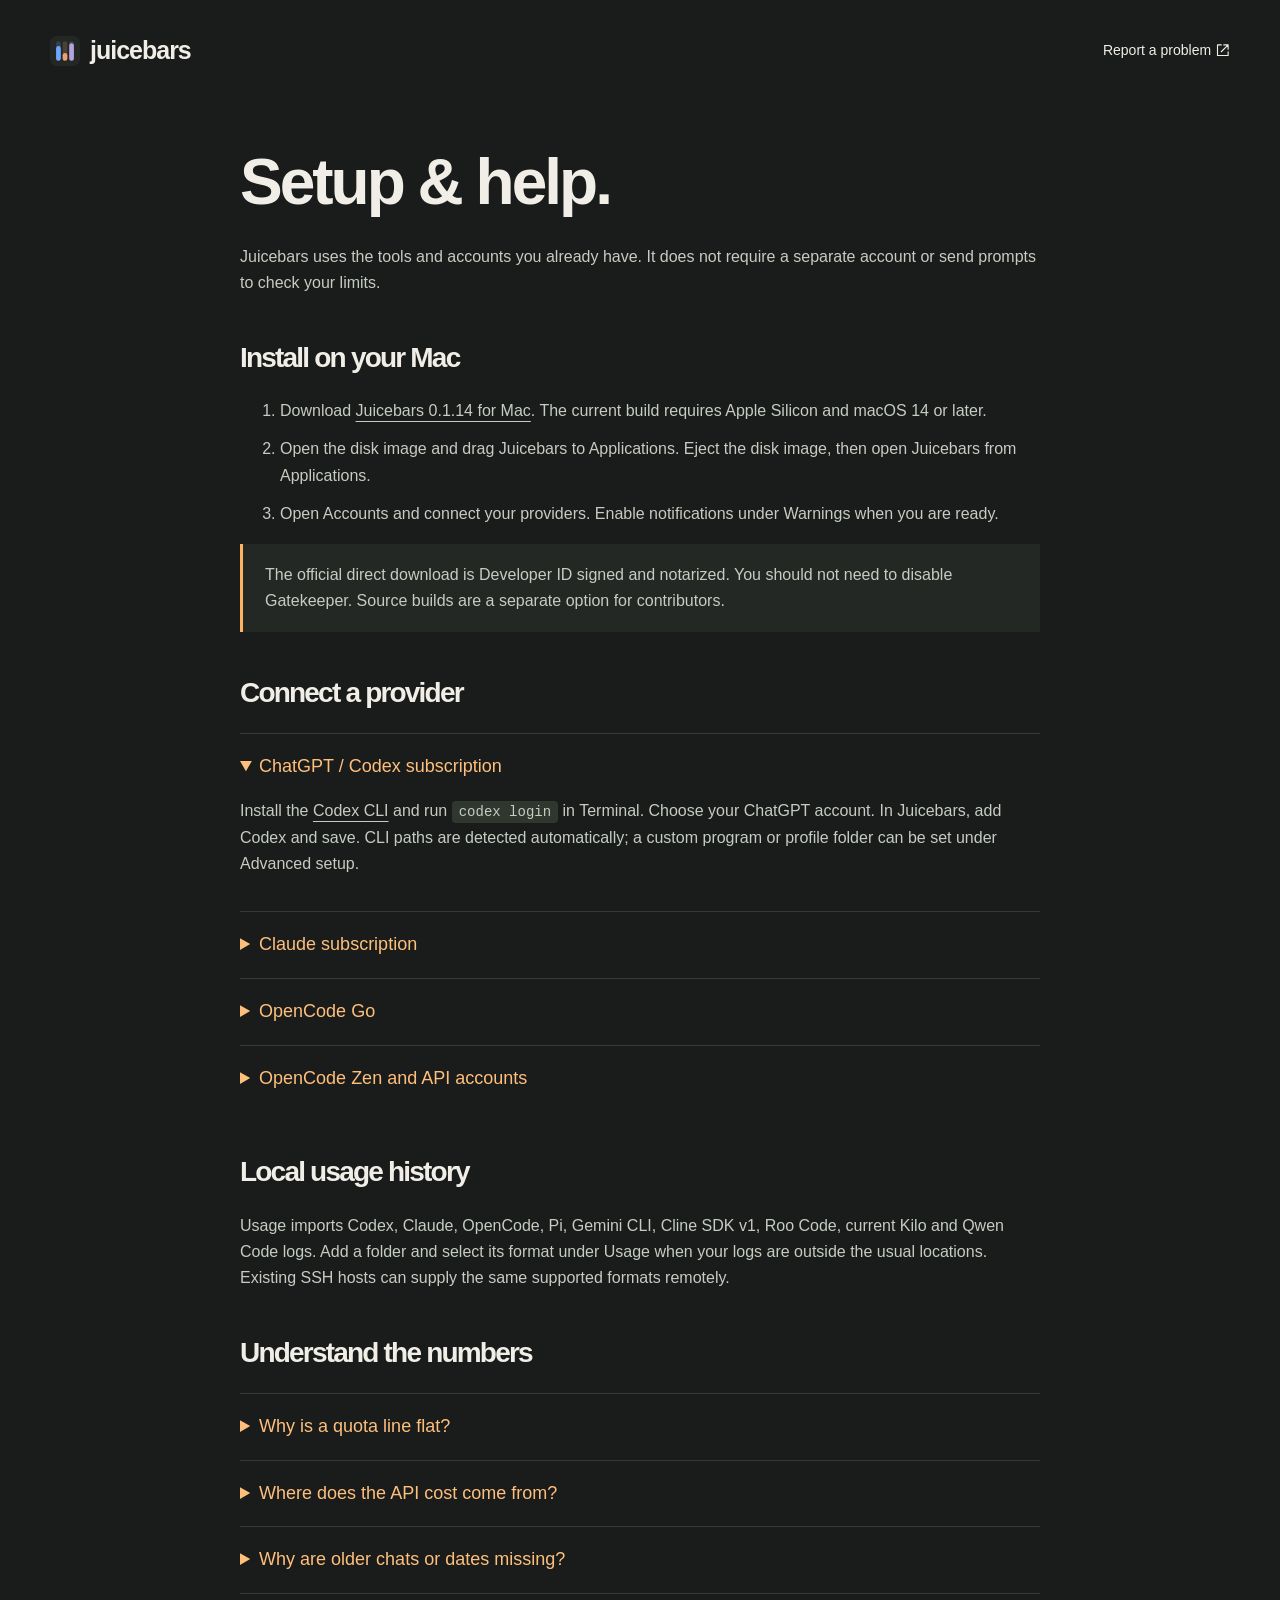
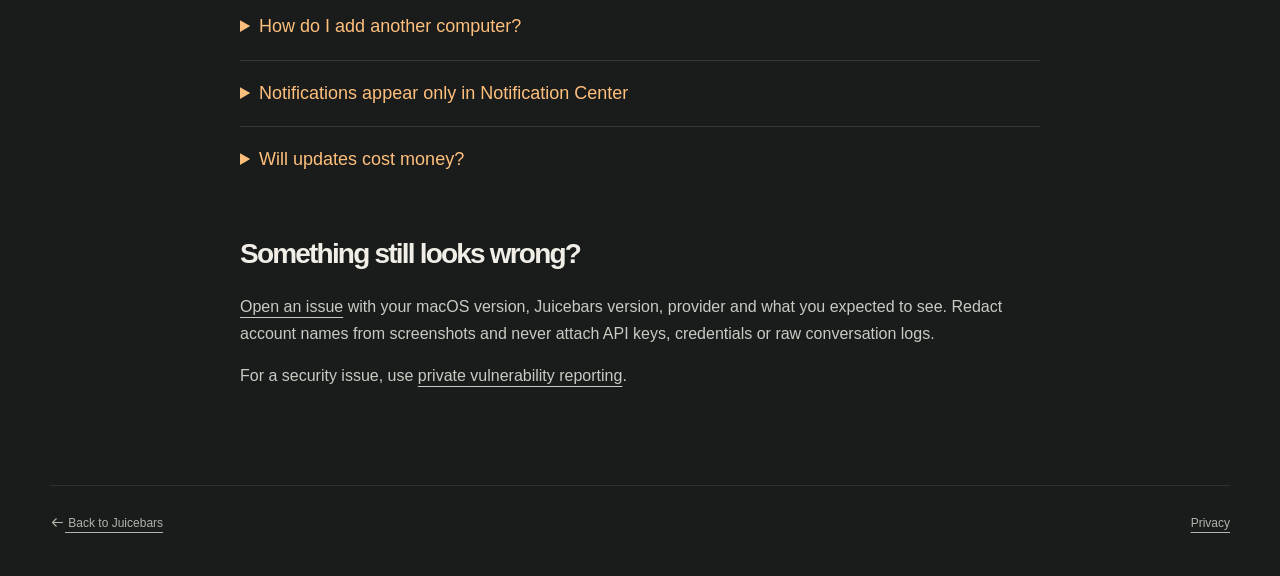
==== commit 5cdb3be0: "Publish 0.1.14 downloads and release validation" ====
--- a/site/help.html
+++ b/site/help.html
@@ -1 +1 @@
-<!doctype html><html lang="en"><head><meta charset="utf-8"><meta name="viewport" content="width=device-width,initial-scale=1"><title>Setup & help · Juicebars</title><meta name="description" content="Install Juicebars, connect Codex, Claude and OpenCode, and understand your usage data."><link rel="icon" href="assets/juicebar.svg?v=juicebars"><link rel="stylesheet" href="style.css"></head><body><a class="skip" href="#main">Skip to content</a><header class="wrap"><a class="brand" href="./"><img src="assets/juicebar.svg?v=juicebars" alt="" width="30" height="30">juicebars</a><nav aria-label="Main"><a href="https://github.com/Rasalas/juicebar/issues">Report a problem <svg class="icon" viewBox="0 0 24 24" fill="none" stroke="currentColor" stroke-width="1.8" stroke-linecap="round" stroke-linejoin="round" aria-hidden="true" focusable="false"><path d="M14 3h7v7m0-7L10 14"/><path d="M10 3H4v17h17v-6"/></svg></a></nav></header><main id="main" class="wrap article"><h1>Setup & help.</h1><p>Juicebars uses the tools and accounts you already have. It does not require a separate account or send prompts to check your limits.</p><h2>Install on your Mac</h2><ol><li>Download <a href="https://github.com/Rasalas/juicebar/releases/download/v0.1.13/Juicebar-0.1.13-macOS-arm64.dmg">Juicebars 0.1.13 for Mac</a>. The current build requires Apple Silicon and macOS 14 or later.</li><li>Open the disk image and drag Juicebars to Applications. Eject the disk image, then open Juicebars from Applications.</li><li>Open Accounts and connect your providers. Enable notifications under Warnings when you are ready.</li></ol><p class="note">The official direct download is Developer ID signed and notarized. You should not need to disable Gatekeeper. Source builds are a separate option for contributors.</p><h2>Connect a provider</h2><details open><summary>ChatGPT / Codex subscription</summary><p>Install the <a href="https://developers.openai.com/codex/cli/">Codex CLI</a> and run <code>codex login</code> in Terminal. Choose your ChatGPT account. In Juicebars, add Codex and save. CLI paths are detected automatically; a custom program or profile folder can be set under Advanced setup.</p></details><details><summary>Claude subscription</summary><p>Install <a href="https://code.claude.com/docs/en/setup">Claude Code</a> and run <code>claude auth login</code>. Add Claude in Juicebars and save. The CLI must be signed in to the subscription you want to monitor. A browser-only sign-in is not enough. Juicebars prefers the native installation at <code>~/.local/bin/claude</code> when multiple copies are installed. You can select a specific CLI under Advanced setup.</p></details><details><summary>OpenCode Go</summary><p>Choose the correct account and workspace in the <a href="https://opencode.ai/console/">OpenCode console</a>. Juicebars can read an existing local <code>opencode-go</code> API key, or you can save a Go key in its account form. The form tells you when it finds a local key.</p><p>The newer <code>opencode console login</code> session is not yet a supported source for this quota integration. A 403 or EntitlementError means the key does not report Go access; check its workspace and subscription assignment. It does not, on its own, prove your paid subscription expired.</p></details><details><summary>OpenCode Zen and API accounts</summary><p>Zen activity comes from the local OpenCode database. Juicebars does not currently claim a verified Zen balance. OpenAI and Anthropic organization cost reports require an admin key; a normal model API key is not enough. OpenRouter uses a management key for account-wide balance.</p><p>These are separate from ChatGPT and Claude subscriptions. A budget entered in Juicebars is your warning budget, not a provider-imposed cap.</p></details><h2>Local usage history</h2><p>Usage imports Codex, Claude, OpenCode, Pi, Gemini CLI, Cline SDK v1, Roo Code, current Kilo and Qwen Code logs. Add a folder and select its format under Usage when your logs are outside the usual locations. Existing SSH hosts can supply the same supported formats remotely.</p><h2>Understand the numbers</h2><details><summary>Why is a quota line flat?</summary><p>Quota history records provider measurements from the time Juicebars starts collecting them. A flat line means the reported percentage did not change. Token logs cannot reconstruct subscription percentages.</p></details><details><summary>Where does the API cost come from?</summary><p>Juicebars estimates the API equivalent of recorded input, output and cache tokens at current standard prices. It shows coverage and leaves unknown models unpriced. This is not what you paid for a subscription. Confirmed model aliases and prices can update through a signed data catalog. That check can be disabled in Settings.</p></details><details><summary>Why are older chats or dates missing?</summary><p>Usage imports automatically at launch and every five minutes. Available local and SSH logs cover up to 90 days. Logs deleted before the first import, unconnected devices and browser-only chats may be absent. Older Claude daily statistics can fill gaps, but often lack enough detail for a cost estimate.</p></details><details><summary>How do I add another computer?</summary><p>Under Usage, add an existing SSH alias such as <code>workstation</code>. The host needs Python 3, a known host key and working key-based login. Juicebars rejects password prompts and does not install anything remotely. Only usage metadata is returned.</p></details><details><summary>Notifications appear only in Notification Center</summary><p>Allow Juicebars banners and sound in macOS System Settings → Notifications. Check Focus and screen-sharing settings too. Then enable notifications and sound inside Juicebars and send a test notification. macOS controls whether a banner can appear.</p></details><details><summary>Will updates cost money?</summary><p>No. Direct downloads and their updates stay free. Mac App Store distribution is on hold while equivalent, provider-compliant integrations remain unresolved.</p></details><h2>Something still looks wrong?</h2><p><a href="https://github.com/Rasalas/juicebar/issues">Open an issue</a> with your macOS version, Juicebars version, provider and what you expected to see. Redact account names from screenshots and never attach API keys, credentials or raw conversation logs.</p><p>For a security issue, use <a href="https://github.com/Rasalas/juicebar/security/advisories/new">private vulnerability reporting</a>.</p></main><footer class="wrap"><a href="./"><svg class="icon" viewBox="0 0 24 24" fill="none" stroke="currentColor" stroke-width="1.8" stroke-linecap="round" stroke-linejoin="round" aria-hidden="true" focusable="false"><path d="M20 12H4m6-6-6 6 6 6"/></svg> Back to Juicebars</a><a href="https://github.com/Rasalas/juicebar/blob/main/PRIVACY.md">Privacy</a></footer></body></html>
+<!doctype html><html lang="en"><head><meta charset="utf-8"><meta name="viewport" content="width=device-width,initial-scale=1"><title>Setup & help · Juicebars</title><meta name="description" content="Install Juicebars, connect Codex, Claude and OpenCode, and understand your usage data."><link rel="icon" href="assets/juicebar.svg?v=juicebars"><link rel="stylesheet" href="style.css"></head><body><a class="skip" href="#main">Skip to content</a><header class="wrap"><a class="brand" href="./"><img src="assets/juicebar.svg?v=juicebars" alt="" width="30" height="30">juicebars</a><nav aria-label="Main"><a href="https://github.com/Rasalas/juicebar/issues">Report a problem <svg class="icon" viewBox="0 0 24 24" fill="none" stroke="currentColor" stroke-width="1.8" stroke-linecap="round" stroke-linejoin="round" aria-hidden="true" focusable="false"><path d="M14 3h7v7m0-7L10 14"/><path d="M10 3H4v17h17v-6"/></svg></a></nav></header><main id="main" class="wrap article"><h1>Setup & help.</h1><p>Juicebars uses the tools and accounts you already have. It does not require a separate account or send prompts to check your limits.</p><h2>Install on your Mac</h2><ol><li>Download <a href="https://github.com/Rasalas/juicebar/releases/download/v0.1.14/Juicebar-0.1.14-macOS-arm64.dmg">Juicebars 0.1.14 for Mac</a>. The current build requires Apple Silicon and macOS 14 or later.</li><li>Open the disk image and drag Juicebars to Applications. Eject the disk image, then open Juicebars from Applications.</li><li>Open Accounts and connect your providers. Enable notifications under Warnings when you are ready.</li></ol><p class="note">The official direct download is Developer ID signed and notarized. You should not need to disable Gatekeeper. Source builds are a separate option for contributors.</p><h2>Connect a provider</h2><details open><summary>ChatGPT / Codex subscription</summary><p>Install the <a href="https://developers.openai.com/codex/cli/">Codex CLI</a> and run <code>codex login</code> in Terminal. Choose your ChatGPT account. In Juicebars, add Codex and save. CLI paths are detected automatically; a custom program or profile folder can be set under Advanced setup.</p></details><details><summary>Claude subscription</summary><p>Install <a href="https://code.claude.com/docs/en/setup">Claude Code</a> and run <code>claude auth login</code>. Add Claude in Juicebars and save. The CLI must be signed in to the subscription you want to monitor. A browser-only sign-in is not enough. Juicebars prefers the native installation at <code>~/.local/bin/claude</code> when multiple copies are installed. You can select a specific CLI under Advanced setup.</p></details><details><summary>OpenCode Go</summary><p>Choose the correct account and workspace in the <a href="https://opencode.ai/console/">OpenCode console</a>. Juicebars can read an existing local <code>opencode-go</code> API key, or you can save a Go key in its account form. The form tells you when it finds a local key.</p><p>The newer <code>opencode console login</code> session is not yet a supported source for this quota integration. A 403 or EntitlementError means the key does not report Go access; check its workspace and subscription assignment. It does not, on its own, prove your paid subscription expired.</p></details><details><summary>OpenCode Zen and API accounts</summary><p>Zen activity comes from the local OpenCode database. Juicebars does not currently claim a verified Zen balance. OpenAI and Anthropic organization cost reports require an admin key; a normal model API key is not enough. OpenRouter uses a management key for account-wide balance.</p><p>These are separate from ChatGPT and Claude subscriptions. A budget entered in Juicebars is your warning budget, not a provider-imposed cap.</p></details><h2>Local usage history</h2><p>Usage imports Codex, Claude, OpenCode, Pi, Gemini CLI, Cline SDK v1, Roo Code, current Kilo and Qwen Code logs. Add a folder and select its format under Usage when your logs are outside the usual locations. Existing SSH hosts can supply the same supported formats remotely.</p><h2>Understand the numbers</h2><details><summary>Why is a quota line flat?</summary><p>Quota history records provider measurements from the time Juicebars starts collecting them. A flat line means the reported percentage did not change. Token logs cannot reconstruct subscription percentages.</p></details><details><summary>Where does the API cost come from?</summary><p>Juicebars estimates the API equivalent of recorded input, output and cache tokens at current standard prices. It shows coverage and leaves unknown models unpriced. This is not what you paid for a subscription. Confirmed model aliases and prices can update through a signed data catalog. That check can be disabled in Settings.</p></details><details><summary>Why are older chats or dates missing?</summary><p>Usage imports automatically at launch and every five minutes. Available local and SSH logs cover up to 90 days. Logs deleted before the first import, unconnected devices and browser-only chats may be absent. Older Claude daily statistics can fill gaps, but often lack enough detail for a cost estimate.</p></details><details><summary>How do I add another computer?</summary><p>Under Usage, add an existing SSH alias such as <code>workstation</code>. The host needs Python 3, a known host key and working key-based login. Juicebars rejects password prompts and does not install anything remotely. Only usage metadata is returned.</p></details><details><summary>Notifications appear only in Notification Center</summary><p>Allow Juicebars banners and sound in macOS System Settings → Notifications. Check Focus and screen-sharing settings too. Then enable notifications and sound inside Juicebars and send a test notification. macOS controls whether a banner can appear.</p></details><details><summary>Will updates cost money?</summary><p>No. Direct downloads and their updates stay free. Mac App Store distribution is on hold while equivalent, provider-compliant integrations remain unresolved.</p></details><h2>Something still looks wrong?</h2><p><a href="https://github.com/Rasalas/juicebar/issues">Open an issue</a> with your macOS version, Juicebars version, provider and what you expected to see. Redact account names from screenshots and never attach API keys, credentials or raw conversation logs.</p><p>For a security issue, use <a href="https://github.com/Rasalas/juicebar/security/advisories/new">private vulnerability reporting</a>.</p></main><footer class="wrap"><a href="./"><svg class="icon" viewBox="0 0 24 24" fill="none" stroke="currentColor" stroke-width="1.8" stroke-linecap="round" stroke-linejoin="round" aria-hidden="true" focusable="false"><path d="M20 12H4m6-6-6 6 6 6"/></svg> Back to Juicebars</a><a href="https://github.com/Rasalas/juicebar/blob/main/PRIVACY.md">Privacy</a></footer></body></html>
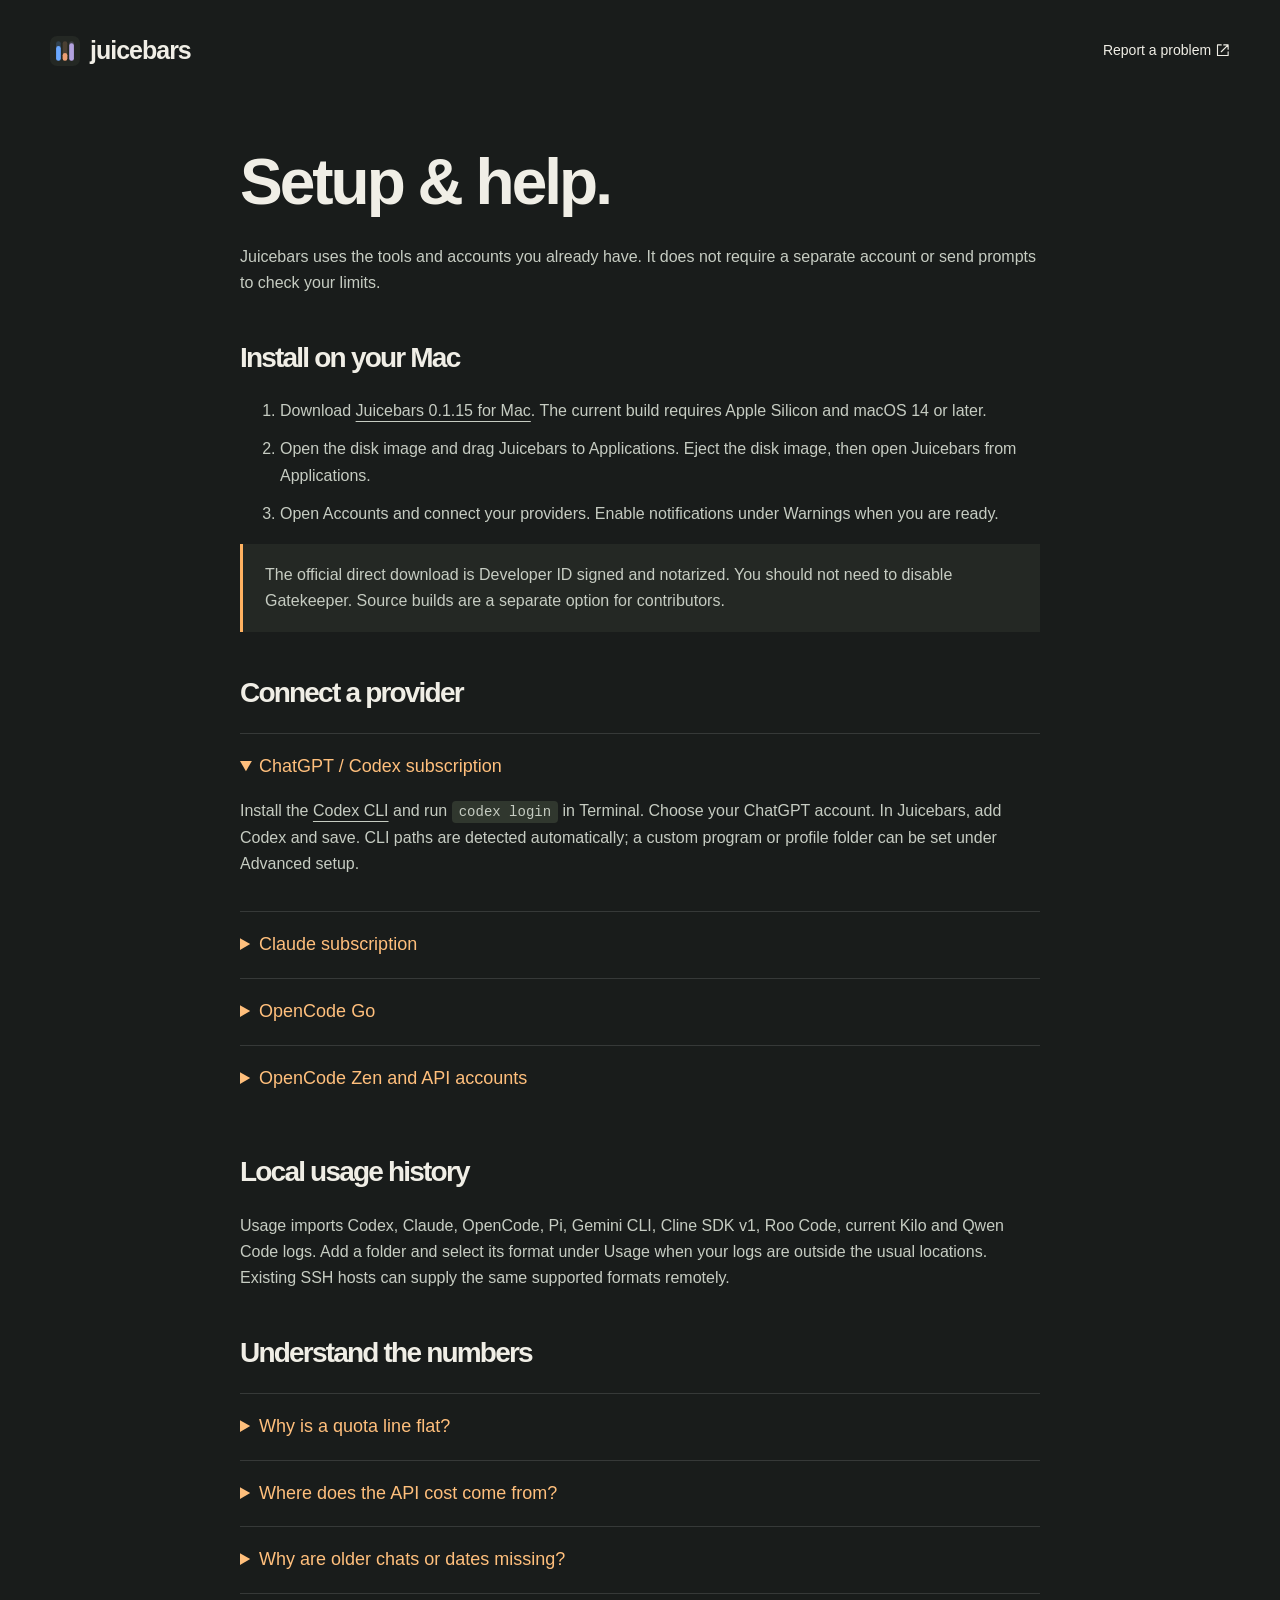
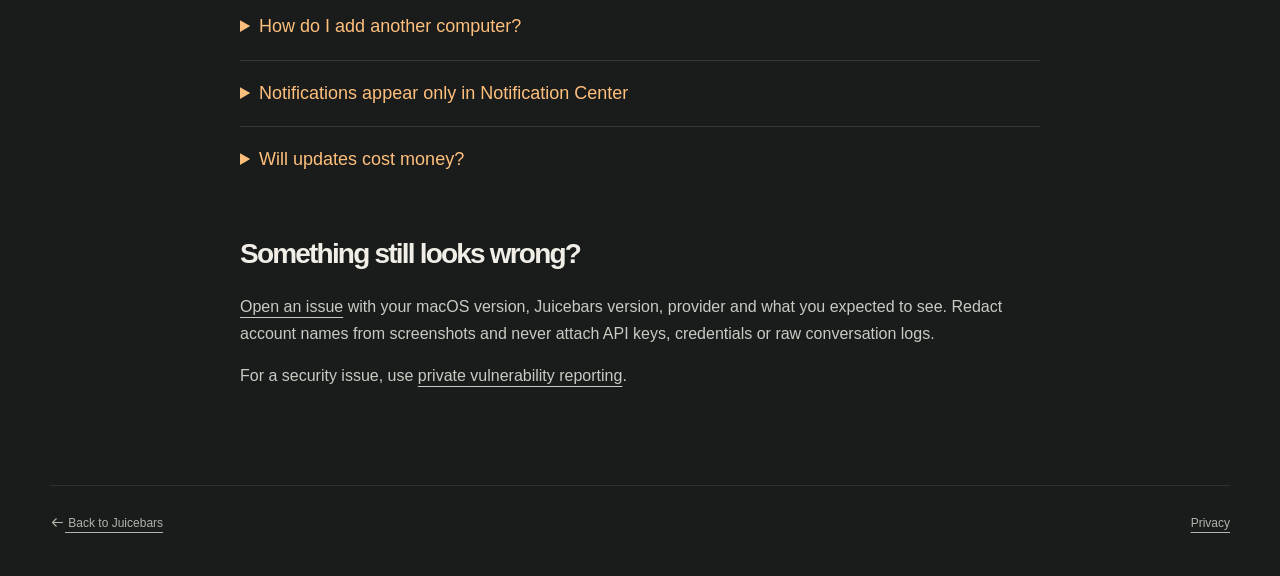
==== commit 8e5e734f: "Publish 0.1.15 downloads and release validation" ====
--- a/site/help.html
+++ b/site/help.html
@@ -1 +1 @@
-<!doctype html><html lang="en"><head><meta charset="utf-8"><meta name="viewport" content="width=device-width,initial-scale=1"><title>Setup & help · Juicebars</title><meta name="description" content="Install Juicebars, connect Codex, Claude and OpenCode, and understand your usage data."><link rel="icon" href="assets/juicebar.svg?v=juicebars"><link rel="stylesheet" href="style.css"></head><body><a class="skip" href="#main">Skip to content</a><header class="wrap"><a class="brand" href="./"><img src="assets/juicebar.svg?v=juicebars" alt="" width="30" height="30">juicebars</a><nav aria-label="Main"><a href="https://github.com/Rasalas/juicebar/issues">Report a problem <svg class="icon" viewBox="0 0 24 24" fill="none" stroke="currentColor" stroke-width="1.8" stroke-linecap="round" stroke-linejoin="round" aria-hidden="true" focusable="false"><path d="M14 3h7v7m0-7L10 14"/><path d="M10 3H4v17h17v-6"/></svg></a></nav></header><main id="main" class="wrap article"><h1>Setup & help.</h1><p>Juicebars uses the tools and accounts you already have. It does not require a separate account or send prompts to check your limits.</p><h2>Install on your Mac</h2><ol><li>Download <a href="https://github.com/Rasalas/juicebar/releases/download/v0.1.14/Juicebar-0.1.14-macOS-arm64.dmg">Juicebars 0.1.14 for Mac</a>. The current build requires Apple Silicon and macOS 14 or later.</li><li>Open the disk image and drag Juicebars to Applications. Eject the disk image, then open Juicebars from Applications.</li><li>Open Accounts and connect your providers. Enable notifications under Warnings when you are ready.</li></ol><p class="note">The official direct download is Developer ID signed and notarized. You should not need to disable Gatekeeper. Source builds are a separate option for contributors.</p><h2>Connect a provider</h2><details open><summary>ChatGPT / Codex subscription</summary><p>Install the <a href="https://developers.openai.com/codex/cli/">Codex CLI</a> and run <code>codex login</code> in Terminal. Choose your ChatGPT account. In Juicebars, add Codex and save. CLI paths are detected automatically; a custom program or profile folder can be set under Advanced setup.</p></details><details><summary>Claude subscription</summary><p>Install <a href="https://code.claude.com/docs/en/setup">Claude Code</a> and run <code>claude auth login</code>. Add Claude in Juicebars and save. The CLI must be signed in to the subscription you want to monitor. A browser-only sign-in is not enough. Juicebars prefers the native installation at <code>~/.local/bin/claude</code> when multiple copies are installed. You can select a specific CLI under Advanced setup.</p></details><details><summary>OpenCode Go</summary><p>Choose the correct account and workspace in the <a href="https://opencode.ai/console/">OpenCode console</a>. Juicebars can read an existing local <code>opencode-go</code> API key, or you can save a Go key in its account form. The form tells you when it finds a local key.</p><p>The newer <code>opencode console login</code> session is not yet a supported source for this quota integration. A 403 or EntitlementError means the key does not report Go access; check its workspace and subscription assignment. It does not, on its own, prove your paid subscription expired.</p></details><details><summary>OpenCode Zen and API accounts</summary><p>Zen activity comes from the local OpenCode database. Juicebars does not currently claim a verified Zen balance. OpenAI and Anthropic organization cost reports require an admin key; a normal model API key is not enough. OpenRouter uses a management key for account-wide balance.</p><p>These are separate from ChatGPT and Claude subscriptions. A budget entered in Juicebars is your warning budget, not a provider-imposed cap.</p></details><h2>Local usage history</h2><p>Usage imports Codex, Claude, OpenCode, Pi, Gemini CLI, Cline SDK v1, Roo Code, current Kilo and Qwen Code logs. Add a folder and select its format under Usage when your logs are outside the usual locations. Existing SSH hosts can supply the same supported formats remotely.</p><h2>Understand the numbers</h2><details><summary>Why is a quota line flat?</summary><p>Quota history records provider measurements from the time Juicebars starts collecting them. A flat line means the reported percentage did not change. Token logs cannot reconstruct subscription percentages.</p></details><details><summary>Where does the API cost come from?</summary><p>Juicebars estimates the API equivalent of recorded input, output and cache tokens at current standard prices. It shows coverage and leaves unknown models unpriced. This is not what you paid for a subscription. Confirmed model aliases and prices can update through a signed data catalog. That check can be disabled in Settings.</p></details><details><summary>Why are older chats or dates missing?</summary><p>Usage imports automatically at launch and every five minutes. Available local and SSH logs cover up to 90 days. Logs deleted before the first import, unconnected devices and browser-only chats may be absent. Older Claude daily statistics can fill gaps, but often lack enough detail for a cost estimate.</p></details><details><summary>How do I add another computer?</summary><p>Under Usage, add an existing SSH alias such as <code>workstation</code>. The host needs Python 3, a known host key and working key-based login. Juicebars rejects password prompts and does not install anything remotely. Only usage metadata is returned.</p></details><details><summary>Notifications appear only in Notification Center</summary><p>Allow Juicebars banners and sound in macOS System Settings → Notifications. Check Focus and screen-sharing settings too. Then enable notifications and sound inside Juicebars and send a test notification. macOS controls whether a banner can appear.</p></details><details><summary>Will updates cost money?</summary><p>No. Direct downloads and their updates stay free. Mac App Store distribution is on hold while equivalent, provider-compliant integrations remain unresolved.</p></details><h2>Something still looks wrong?</h2><p><a href="https://github.com/Rasalas/juicebar/issues">Open an issue</a> with your macOS version, Juicebars version, provider and what you expected to see. Redact account names from screenshots and never attach API keys, credentials or raw conversation logs.</p><p>For a security issue, use <a href="https://github.com/Rasalas/juicebar/security/advisories/new">private vulnerability reporting</a>.</p></main><footer class="wrap"><a href="./"><svg class="icon" viewBox="0 0 24 24" fill="none" stroke="currentColor" stroke-width="1.8" stroke-linecap="round" stroke-linejoin="round" aria-hidden="true" focusable="false"><path d="M20 12H4m6-6-6 6 6 6"/></svg> Back to Juicebars</a><a href="https://github.com/Rasalas/juicebar/blob/main/PRIVACY.md">Privacy</a></footer></body></html>
+<!doctype html><html lang="en"><head><meta charset="utf-8"><meta name="viewport" content="width=device-width,initial-scale=1"><title>Setup & help · Juicebars</title><meta name="description" content="Install Juicebars, connect Codex, Claude and OpenCode, and understand your usage data."><link rel="icon" href="assets/juicebar.svg?v=juicebars"><link rel="stylesheet" href="style.css"></head><body><a class="skip" href="#main">Skip to content</a><header class="wrap"><a class="brand" href="./"><img src="assets/juicebar.svg?v=juicebars" alt="" width="30" height="30">juicebars</a><nav aria-label="Main"><a href="https://github.com/Rasalas/juicebar/issues">Report a problem <svg class="icon" viewBox="0 0 24 24" fill="none" stroke="currentColor" stroke-width="1.8" stroke-linecap="round" stroke-linejoin="round" aria-hidden="true" focusable="false"><path d="M14 3h7v7m0-7L10 14"/><path d="M10 3H4v17h17v-6"/></svg></a></nav></header><main id="main" class="wrap article"><h1>Setup & help.</h1><p>Juicebars uses the tools and accounts you already have. It does not require a separate account or send prompts to check your limits.</p><h2>Install on your Mac</h2><ol><li>Download <a href="https://github.com/Rasalas/juicebar/releases/download/v0.1.15/Juicebar-0.1.15-macOS-arm64.dmg">Juicebars 0.1.15 for Mac</a>. The current build requires Apple Silicon and macOS 14 or later.</li><li>Open the disk image and drag Juicebars to Applications. Eject the disk image, then open Juicebars from Applications.</li><li>Open Accounts and connect your providers. Enable notifications under Warnings when you are ready.</li></ol><p class="note">The official direct download is Developer ID signed and notarized. You should not need to disable Gatekeeper. Source builds are a separate option for contributors.</p><h2>Connect a provider</h2><details open><summary>ChatGPT / Codex subscription</summary><p>Install the <a href="https://developers.openai.com/codex/cli/">Codex CLI</a> and run <code>codex login</code> in Terminal. Choose your ChatGPT account. In Juicebars, add Codex and save. CLI paths are detected automatically; a custom program or profile folder can be set under Advanced setup.</p></details><details><summary>Claude subscription</summary><p>Install <a href="https://code.claude.com/docs/en/setup">Claude Code</a> and run <code>claude auth login</code>. Add Claude in Juicebars and save. The CLI must be signed in to the subscription you want to monitor. A browser-only sign-in is not enough. Juicebars prefers the native installation at <code>~/.local/bin/claude</code> when multiple copies are installed. You can select a specific CLI under Advanced setup.</p></details><details><summary>OpenCode Go</summary><p>Choose the correct account and workspace in the <a href="https://opencode.ai/console/">OpenCode console</a>. Juicebars can read an existing local <code>opencode-go</code> API key, or you can save a Go key in its account form. The form tells you when it finds a local key.</p><p>The newer <code>opencode console login</code> session is not yet a supported source for this quota integration. A 403 or EntitlementError means the key does not report Go access; check its workspace and subscription assignment. It does not, on its own, prove your paid subscription expired.</p></details><details><summary>OpenCode Zen and API accounts</summary><p>Zen activity comes from the local OpenCode database. Juicebars does not currently claim a verified Zen balance. OpenAI and Anthropic organization cost reports require an admin key; a normal model API key is not enough. OpenRouter uses a management key for account-wide balance.</p><p>These are separate from ChatGPT and Claude subscriptions. A budget entered in Juicebars is your warning budget, not a provider-imposed cap.</p></details><h2>Local usage history</h2><p>Usage imports Codex, Claude, OpenCode, Pi, Gemini CLI, Cline SDK v1, Roo Code, current Kilo and Qwen Code logs. Add a folder and select its format under Usage when your logs are outside the usual locations. Existing SSH hosts can supply the same supported formats remotely.</p><h2>Understand the numbers</h2><details><summary>Why is a quota line flat?</summary><p>Quota history records provider measurements from the time Juicebars starts collecting them. A flat line means the reported percentage did not change. Token logs cannot reconstruct subscription percentages.</p></details><details><summary>Where does the API cost come from?</summary><p>Juicebars estimates the API equivalent of recorded input, output and cache tokens at current standard prices. It shows coverage and leaves unknown models unpriced. This is not what you paid for a subscription. Confirmed model aliases and prices can update through a signed data catalog. That check can be disabled in Settings.</p></details><details><summary>Why are older chats or dates missing?</summary><p>Usage imports automatically at launch and every five minutes. Available local and SSH logs cover up to 90 days. Logs deleted before the first import, unconnected devices and browser-only chats may be absent. Older Claude daily statistics can fill gaps, but often lack enough detail for a cost estimate.</p></details><details><summary>How do I add another computer?</summary><p>Under Usage, add an existing SSH alias such as <code>workstation</code>. The host needs Python 3, a known host key and working key-based login. Juicebars rejects password prompts and does not install anything remotely. Only usage metadata is returned.</p></details><details><summary>Notifications appear only in Notification Center</summary><p>Allow Juicebars banners and sound in macOS System Settings → Notifications. Check Focus and screen-sharing settings too. Then enable notifications and sound inside Juicebars and send a test notification. macOS controls whether a banner can appear.</p></details><details><summary>Will updates cost money?</summary><p>No. Direct downloads and their updates stay free. Mac App Store distribution is on hold while equivalent, provider-compliant integrations remain unresolved.</p></details><h2>Something still looks wrong?</h2><p><a href="https://github.com/Rasalas/juicebar/issues">Open an issue</a> with your macOS version, Juicebars version, provider and what you expected to see. Redact account names from screenshots and never attach API keys, credentials or raw conversation logs.</p><p>For a security issue, use <a href="https://github.com/Rasalas/juicebar/security/advisories/new">private vulnerability reporting</a>.</p></main><footer class="wrap"><a href="./"><svg class="icon" viewBox="0 0 24 24" fill="none" stroke="currentColor" stroke-width="1.8" stroke-linecap="round" stroke-linejoin="round" aria-hidden="true" focusable="false"><path d="M20 12H4m6-6-6 6 6 6"/></svg> Back to Juicebars</a><a href="https://github.com/Rasalas/juicebar/blob/main/PRIVACY.md">Privacy</a></footer></body></html>
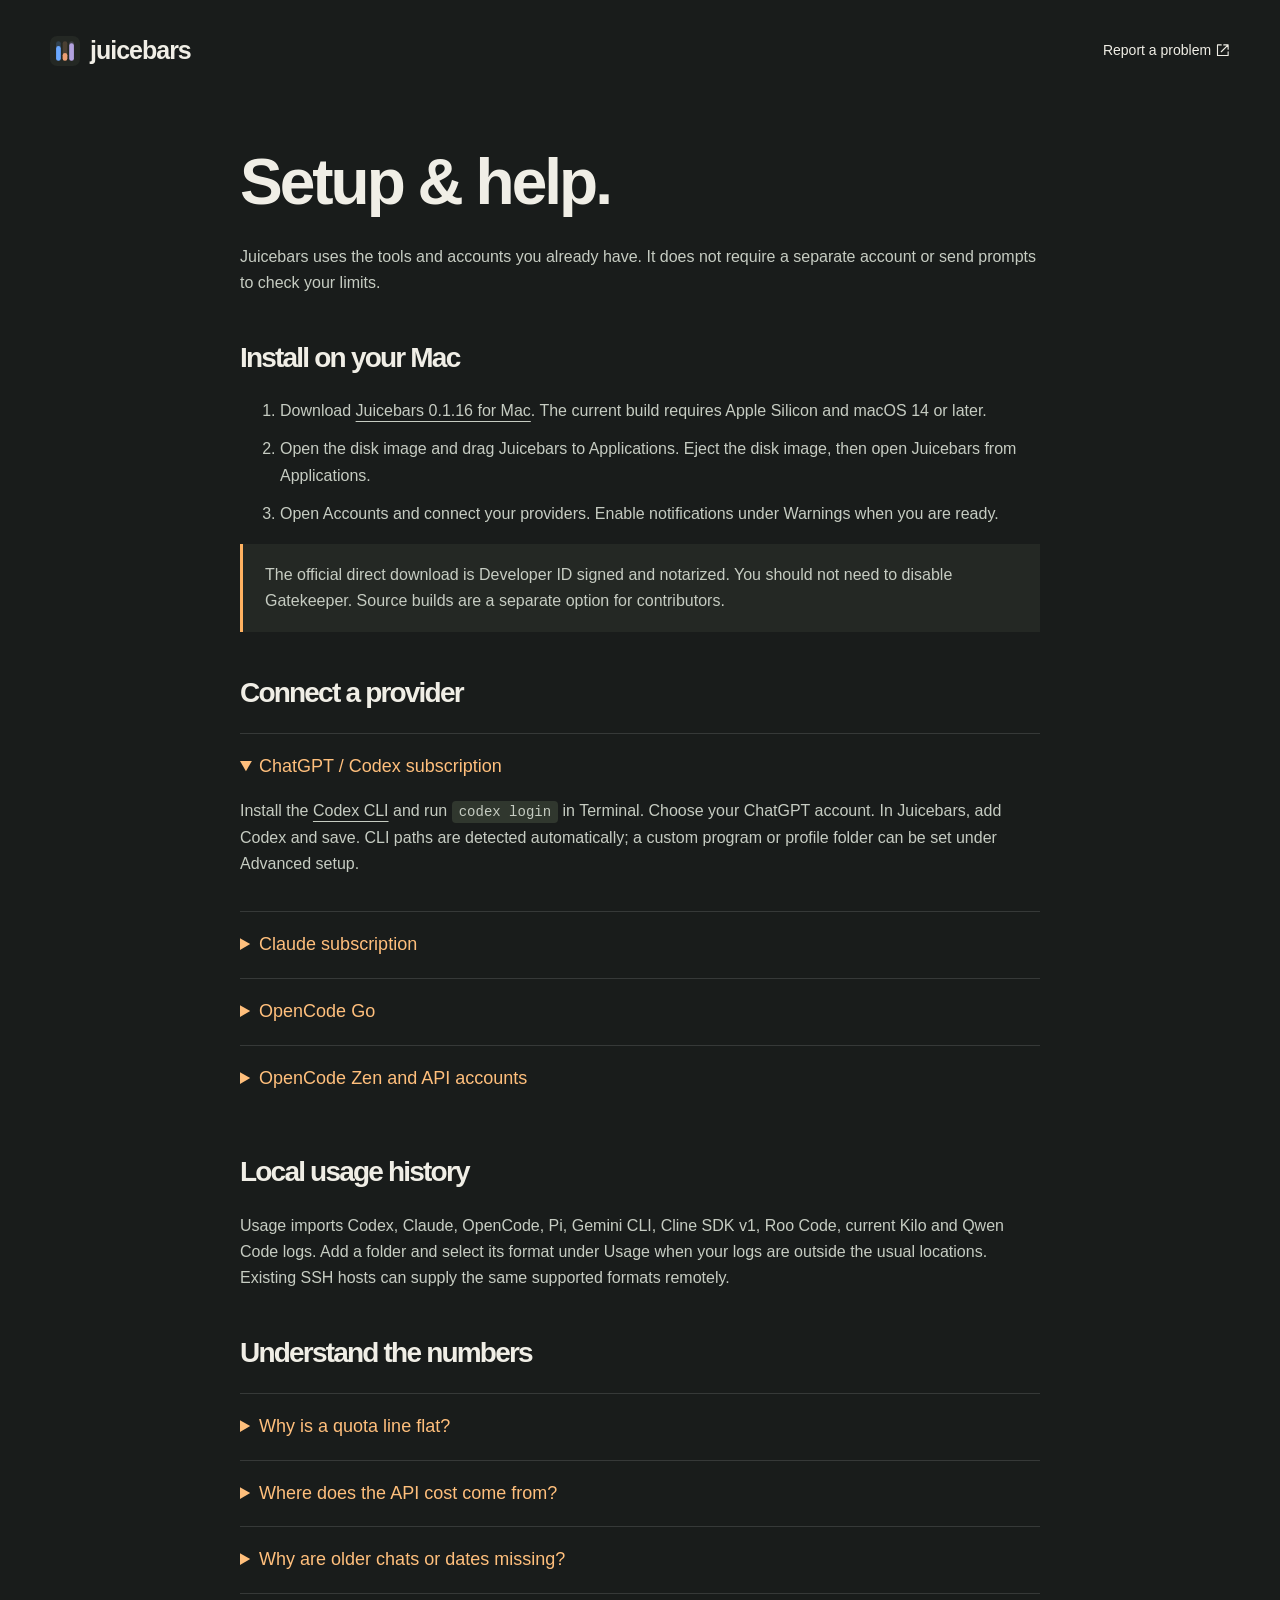
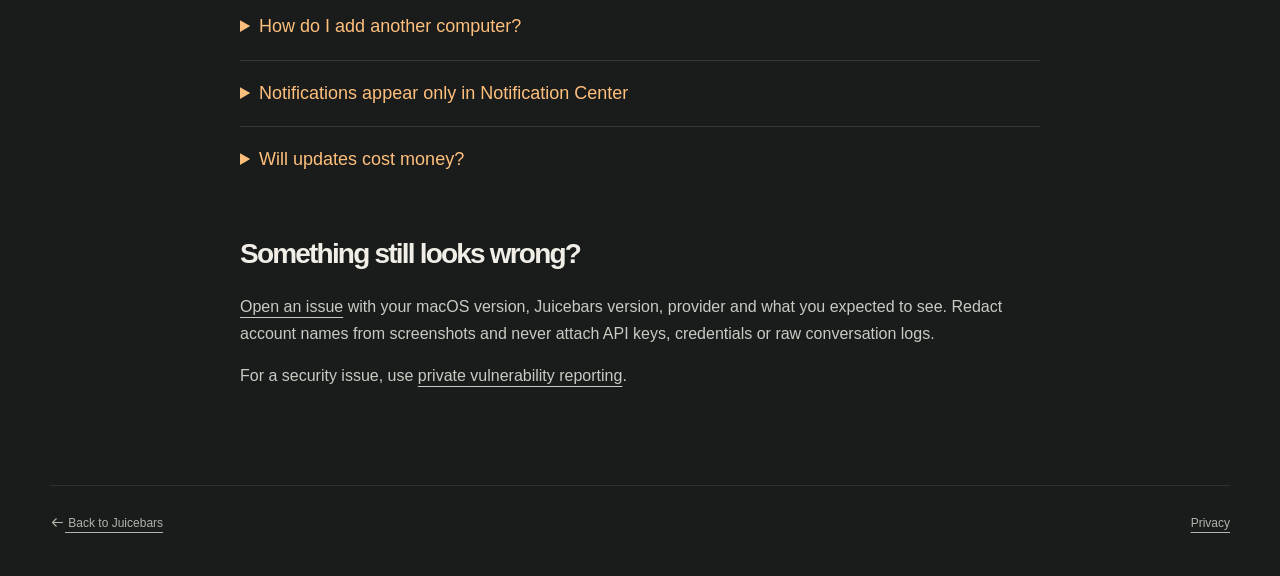
==== commit dc57d64b: "Publish 0.1.16 download links and validation" ====
--- a/site/help.html
+++ b/site/help.html
@@ -1 +1 @@
-<!doctype html><html lang="en"><head><meta charset="utf-8"><meta name="viewport" content="width=device-width,initial-scale=1"><title>Setup & help · Juicebars</title><meta name="description" content="Install Juicebars, connect Codex, Claude and OpenCode, and understand your usage data."><link rel="icon" href="assets/juicebar.svg?v=juicebars"><link rel="stylesheet" href="style.css"></head><body><a class="skip" href="#main">Skip to content</a><header class="wrap"><a class="brand" href="./"><img src="assets/juicebar.svg?v=juicebars" alt="" width="30" height="30">juicebars</a><nav aria-label="Main"><a href="https://github.com/Rasalas/juicebar/issues">Report a problem <svg class="icon" viewBox="0 0 24 24" fill="none" stroke="currentColor" stroke-width="1.8" stroke-linecap="round" stroke-linejoin="round" aria-hidden="true" focusable="false"><path d="M14 3h7v7m0-7L10 14"/><path d="M10 3H4v17h17v-6"/></svg></a></nav></header><main id="main" class="wrap article"><h1>Setup & help.</h1><p>Juicebars uses the tools and accounts you already have. It does not require a separate account or send prompts to check your limits.</p><h2>Install on your Mac</h2><ol><li>Download <a href="https://github.com/Rasalas/juicebar/releases/download/v0.1.15/Juicebar-0.1.15-macOS-arm64.dmg">Juicebars 0.1.15 for Mac</a>. The current build requires Apple Silicon and macOS 14 or later.</li><li>Open the disk image and drag Juicebars to Applications. Eject the disk image, then open Juicebars from Applications.</li><li>Open Accounts and connect your providers. Enable notifications under Warnings when you are ready.</li></ol><p class="note">The official direct download is Developer ID signed and notarized. You should not need to disable Gatekeeper. Source builds are a separate option for contributors.</p><h2>Connect a provider</h2><details open><summary>ChatGPT / Codex subscription</summary><p>Install the <a href="https://developers.openai.com/codex/cli/">Codex CLI</a> and run <code>codex login</code> in Terminal. Choose your ChatGPT account. In Juicebars, add Codex and save. CLI paths are detected automatically; a custom program or profile folder can be set under Advanced setup.</p></details><details><summary>Claude subscription</summary><p>Install <a href="https://code.claude.com/docs/en/setup">Claude Code</a> and run <code>claude auth login</code>. Add Claude in Juicebars and save. The CLI must be signed in to the subscription you want to monitor. A browser-only sign-in is not enough. Juicebars prefers the native installation at <code>~/.local/bin/claude</code> when multiple copies are installed. You can select a specific CLI under Advanced setup.</p></details><details><summary>OpenCode Go</summary><p>Choose the correct account and workspace in the <a href="https://opencode.ai/console/">OpenCode console</a>. Juicebars can read an existing local <code>opencode-go</code> API key, or you can save a Go key in its account form. The form tells you when it finds a local key.</p><p>The newer <code>opencode console login</code> session is not yet a supported source for this quota integration. A 403 or EntitlementError means the key does not report Go access; check its workspace and subscription assignment. It does not, on its own, prove your paid subscription expired.</p></details><details><summary>OpenCode Zen and API accounts</summary><p>Zen activity comes from the local OpenCode database. Juicebars does not currently claim a verified Zen balance. OpenAI and Anthropic organization cost reports require an admin key; a normal model API key is not enough. OpenRouter uses a management key for account-wide balance.</p><p>These are separate from ChatGPT and Claude subscriptions. A budget entered in Juicebars is your warning budget, not a provider-imposed cap.</p></details><h2>Local usage history</h2><p>Usage imports Codex, Claude, OpenCode, Pi, Gemini CLI, Cline SDK v1, Roo Code, current Kilo and Qwen Code logs. Add a folder and select its format under Usage when your logs are outside the usual locations. Existing SSH hosts can supply the same supported formats remotely.</p><h2>Understand the numbers</h2><details><summary>Why is a quota line flat?</summary><p>Quota history records provider measurements from the time Juicebars starts collecting them. A flat line means the reported percentage did not change. Token logs cannot reconstruct subscription percentages.</p></details><details><summary>Where does the API cost come from?</summary><p>Juicebars estimates the API equivalent of recorded input, output and cache tokens at current standard prices. It shows coverage and leaves unknown models unpriced. This is not what you paid for a subscription. Confirmed model aliases and prices can update through a signed data catalog. That check can be disabled in Settings.</p></details><details><summary>Why are older chats or dates missing?</summary><p>Usage imports automatically at launch and every five minutes. Available local and SSH logs cover up to 90 days. Logs deleted before the first import, unconnected devices and browser-only chats may be absent. Older Claude daily statistics can fill gaps, but often lack enough detail for a cost estimate.</p></details><details><summary>How do I add another computer?</summary><p>Under Usage, add an existing SSH alias such as <code>workstation</code>. The host needs Python 3, a known host key and working key-based login. Juicebars rejects password prompts and does not install anything remotely. Only usage metadata is returned.</p></details><details><summary>Notifications appear only in Notification Center</summary><p>Allow Juicebars banners and sound in macOS System Settings → Notifications. Check Focus and screen-sharing settings too. Then enable notifications and sound inside Juicebars and send a test notification. macOS controls whether a banner can appear.</p></details><details><summary>Will updates cost money?</summary><p>No. Direct downloads and their updates stay free. Mac App Store distribution is on hold while equivalent, provider-compliant integrations remain unresolved.</p></details><h2>Something still looks wrong?</h2><p><a href="https://github.com/Rasalas/juicebar/issues">Open an issue</a> with your macOS version, Juicebars version, provider and what you expected to see. Redact account names from screenshots and never attach API keys, credentials or raw conversation logs.</p><p>For a security issue, use <a href="https://github.com/Rasalas/juicebar/security/advisories/new">private vulnerability reporting</a>.</p></main><footer class="wrap"><a href="./"><svg class="icon" viewBox="0 0 24 24" fill="none" stroke="currentColor" stroke-width="1.8" stroke-linecap="round" stroke-linejoin="round" aria-hidden="true" focusable="false"><path d="M20 12H4m6-6-6 6 6 6"/></svg> Back to Juicebars</a><a href="https://github.com/Rasalas/juicebar/blob/main/PRIVACY.md">Privacy</a></footer></body></html>
+<!doctype html><html lang="en"><head><meta charset="utf-8"><meta name="viewport" content="width=device-width,initial-scale=1"><title>Setup & help · Juicebars</title><meta name="description" content="Install Juicebars, connect Codex, Claude and OpenCode, and understand your usage data."><link rel="icon" href="assets/juicebar.svg?v=juicebars"><link rel="stylesheet" href="style.css"></head><body><a class="skip" href="#main">Skip to content</a><header class="wrap"><a class="brand" href="./"><img src="assets/juicebar.svg?v=juicebars" alt="" width="30" height="30">juicebars</a><nav aria-label="Main"><a href="https://github.com/Rasalas/juicebar/issues">Report a problem <svg class="icon" viewBox="0 0 24 24" fill="none" stroke="currentColor" stroke-width="1.8" stroke-linecap="round" stroke-linejoin="round" aria-hidden="true" focusable="false"><path d="M14 3h7v7m0-7L10 14"/><path d="M10 3H4v17h17v-6"/></svg></a></nav></header><main id="main" class="wrap article"><h1>Setup & help.</h1><p>Juicebars uses the tools and accounts you already have. It does not require a separate account or send prompts to check your limits.</p><h2>Install on your Mac</h2><ol><li>Download <a href="https://github.com/Rasalas/juicebar/releases/download/v0.1.16/Juicebar-0.1.16-macOS-arm64.dmg">Juicebars 0.1.16 for Mac</a>. The current build requires Apple Silicon and macOS 14 or later.</li><li>Open the disk image and drag Juicebars to Applications. Eject the disk image, then open Juicebars from Applications.</li><li>Open Accounts and connect your providers. Enable notifications under Warnings when you are ready.</li></ol><p class="note">The official direct download is Developer ID signed and notarized. You should not need to disable Gatekeeper. Source builds are a separate option for contributors.</p><h2>Connect a provider</h2><details open><summary>ChatGPT / Codex subscription</summary><p>Install the <a href="https://developers.openai.com/codex/cli/">Codex CLI</a> and run <code>codex login</code> in Terminal. Choose your ChatGPT account. In Juicebars, add Codex and save. CLI paths are detected automatically; a custom program or profile folder can be set under Advanced setup.</p></details><details><summary>Claude subscription</summary><p>Install <a href="https://code.claude.com/docs/en/setup">Claude Code</a> and run <code>claude auth login</code>. Add Claude in Juicebars and save. The CLI must be signed in to the subscription you want to monitor. A browser-only sign-in is not enough. Juicebars prefers the native installation at <code>~/.local/bin/claude</code> when multiple copies are installed. You can select a specific CLI under Advanced setup.</p></details><details><summary>OpenCode Go</summary><p>Choose the correct account and workspace in the <a href="https://opencode.ai/console/">OpenCode console</a>. Juicebars can read an existing local <code>opencode-go</code> API key, or you can save a Go key in its account form. The form tells you when it finds a local key.</p><p>The newer <code>opencode console login</code> session is not yet a supported source for this quota integration. A 403 or EntitlementError means the key does not report Go access; check its workspace and subscription assignment. It does not, on its own, prove your paid subscription expired.</p></details><details><summary>OpenCode Zen and API accounts</summary><p>Zen activity comes from the local OpenCode database. Juicebars does not currently claim a verified Zen balance. OpenAI and Anthropic organization cost reports require an admin key; a normal model API key is not enough. OpenRouter uses a management key for account-wide balance.</p><p>These are separate from ChatGPT and Claude subscriptions. A budget entered in Juicebars is your warning budget, not a provider-imposed cap.</p></details><h2>Local usage history</h2><p>Usage imports Codex, Claude, OpenCode, Pi, Gemini CLI, Cline SDK v1, Roo Code, current Kilo and Qwen Code logs. Add a folder and select its format under Usage when your logs are outside the usual locations. Existing SSH hosts can supply the same supported formats remotely.</p><h2>Understand the numbers</h2><details><summary>Why is a quota line flat?</summary><p>Quota history records provider measurements from the time Juicebars starts collecting them. A flat line means the reported percentage did not change. Token logs cannot reconstruct subscription percentages.</p></details><details><summary>Where does the API cost come from?</summary><p>Juicebars estimates the API equivalent of recorded input, output and cache tokens at current standard prices. It shows coverage and leaves unknown models unpriced. This is not what you paid for a subscription. Confirmed model aliases and prices can update through a signed data catalog. That check can be disabled in Settings.</p></details><details><summary>Why are older chats or dates missing?</summary><p>Usage imports automatically at launch and every five minutes. Available local and SSH logs cover up to 90 days. Logs deleted before the first import, unconnected devices and browser-only chats may be absent. Older Claude daily statistics can fill gaps, but often lack enough detail for a cost estimate.</p></details><details><summary>How do I add another computer?</summary><p>Under Usage, add an existing SSH alias such as <code>workstation</code>. The host needs Python 3, a known host key and working key-based login. Juicebars rejects password prompts and does not install anything remotely. Only usage metadata is returned.</p></details><details><summary>Notifications appear only in Notification Center</summary><p>Allow Juicebars banners and sound in macOS System Settings → Notifications. Check Focus and screen-sharing settings too. Then enable notifications and sound inside Juicebars and send a test notification. macOS controls whether a banner can appear.</p></details><details><summary>Will updates cost money?</summary><p>No. Direct downloads and their updates stay free. Mac App Store distribution is on hold while equivalent, provider-compliant integrations remain unresolved.</p></details><h2>Something still looks wrong?</h2><p><a href="https://github.com/Rasalas/juicebar/issues">Open an issue</a> with your macOS version, Juicebars version, provider and what you expected to see. Redact account names from screenshots and never attach API keys, credentials or raw conversation logs.</p><p>For a security issue, use <a href="https://github.com/Rasalas/juicebar/security/advisories/new">private vulnerability reporting</a>.</p></main><footer class="wrap"><a href="./"><svg class="icon" viewBox="0 0 24 24" fill="none" stroke="currentColor" stroke-width="1.8" stroke-linecap="round" stroke-linejoin="round" aria-hidden="true" focusable="false"><path d="M20 12H4m6-6-6 6 6 6"/></svg> Back to Juicebars</a><a href="https://github.com/Rasalas/juicebar/blob/main/PRIVACY.md">Privacy</a></footer></body></html>
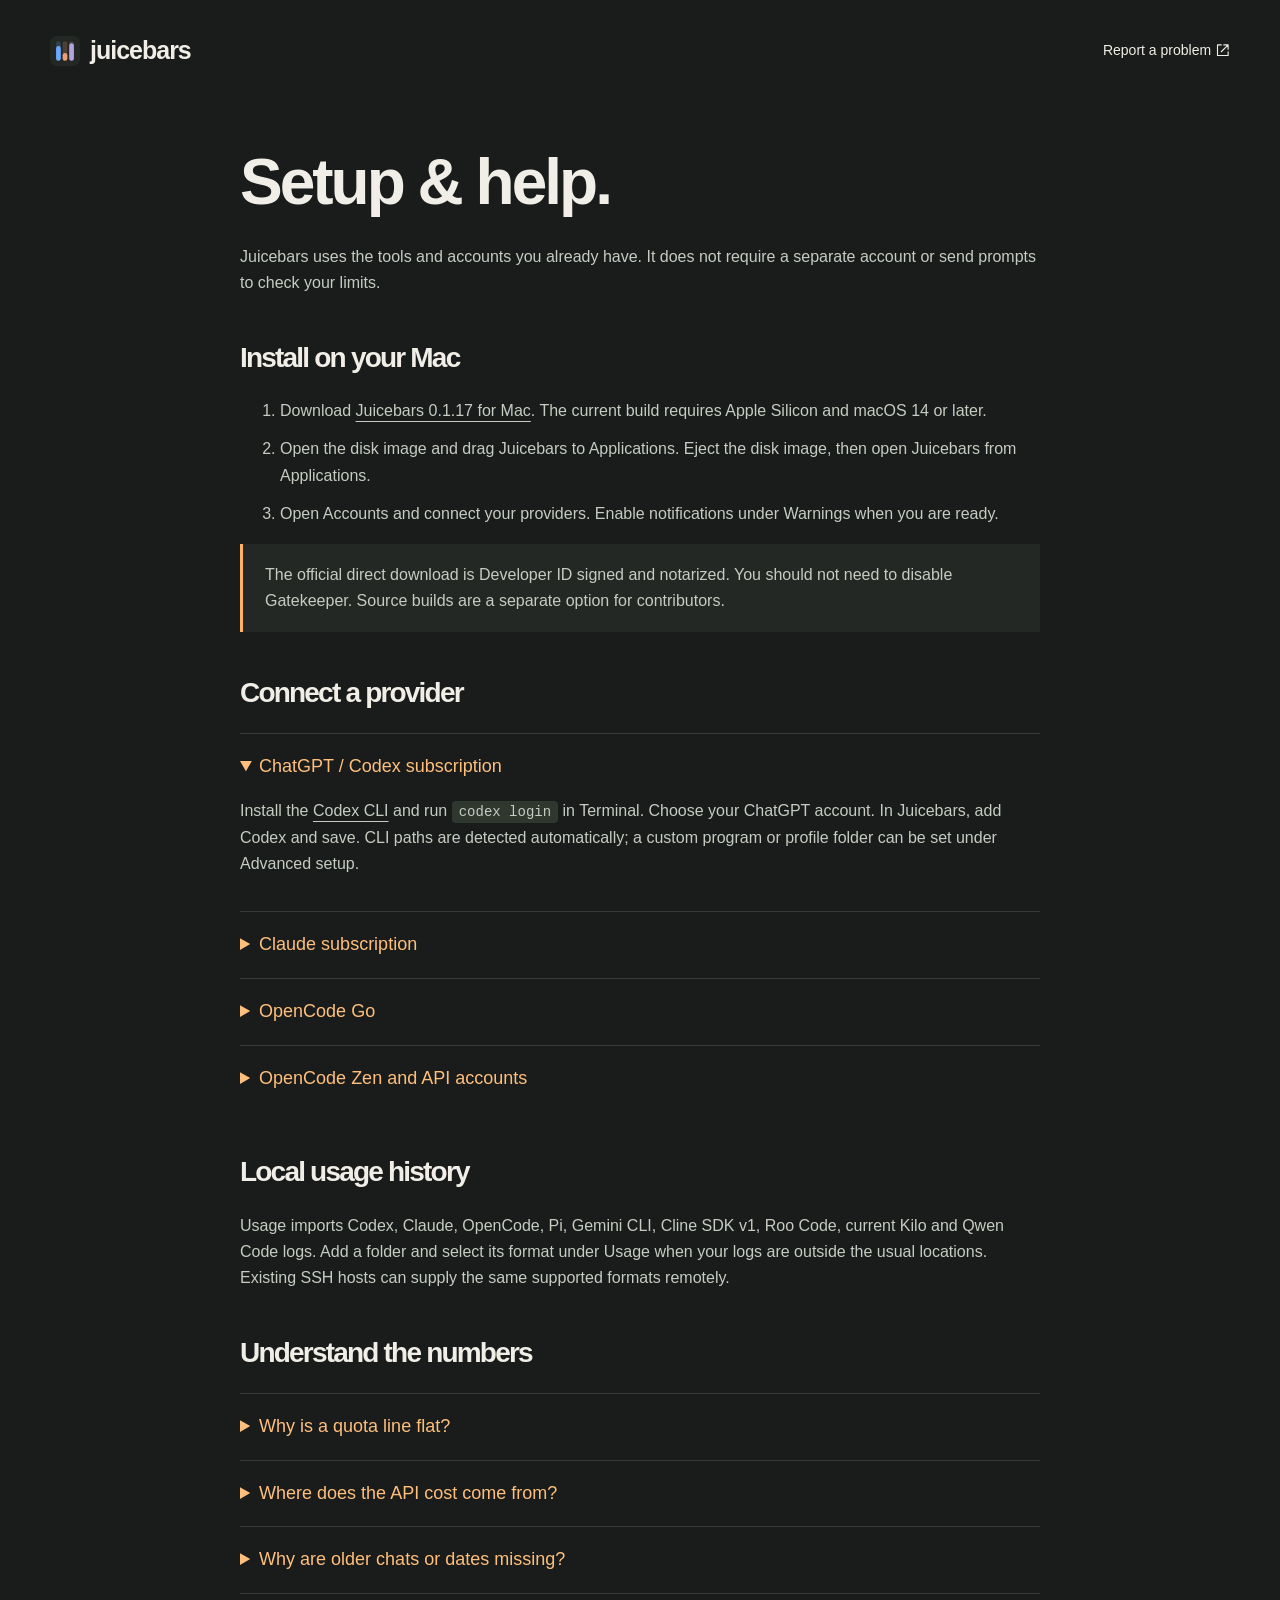
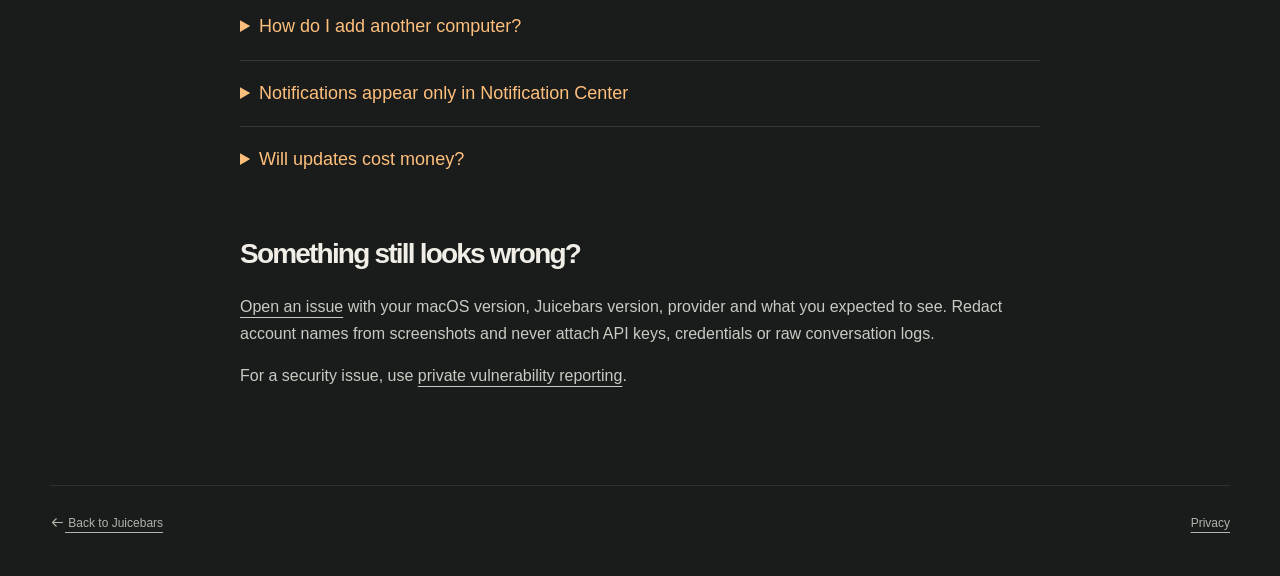
==== commit 4e96b62d: "Document isolated update tests and publish 0.1.17 downloads" ====
--- a/site/help.html
+++ b/site/help.html
@@ -1 +1 @@
-<!doctype html><html lang="en"><head><meta charset="utf-8"><meta name="viewport" content="width=device-width,initial-scale=1"><title>Setup & help · Juicebars</title><meta name="description" content="Install Juicebars, connect Codex, Claude and OpenCode, and understand your usage data."><link rel="icon" href="assets/juicebar.svg?v=juicebars"><link rel="stylesheet" href="style.css"></head><body><a class="skip" href="#main">Skip to content</a><header class="wrap"><a class="brand" href="./"><img src="assets/juicebar.svg?v=juicebars" alt="" width="30" height="30">juicebars</a><nav aria-label="Main"><a href="https://github.com/Rasalas/juicebar/issues">Report a problem <svg class="icon" viewBox="0 0 24 24" fill="none" stroke="currentColor" stroke-width="1.8" stroke-linecap="round" stroke-linejoin="round" aria-hidden="true" focusable="false"><path d="M14 3h7v7m0-7L10 14"/><path d="M10 3H4v17h17v-6"/></svg></a></nav></header><main id="main" class="wrap article"><h1>Setup & help.</h1><p>Juicebars uses the tools and accounts you already have. It does not require a separate account or send prompts to check your limits.</p><h2>Install on your Mac</h2><ol><li>Download <a href="https://github.com/Rasalas/juicebar/releases/download/v0.1.16/Juicebar-0.1.16-macOS-arm64.dmg">Juicebars 0.1.16 for Mac</a>. The current build requires Apple Silicon and macOS 14 or later.</li><li>Open the disk image and drag Juicebars to Applications. Eject the disk image, then open Juicebars from Applications.</li><li>Open Accounts and connect your providers. Enable notifications under Warnings when you are ready.</li></ol><p class="note">The official direct download is Developer ID signed and notarized. You should not need to disable Gatekeeper. Source builds are a separate option for contributors.</p><h2>Connect a provider</h2><details open><summary>ChatGPT / Codex subscription</summary><p>Install the <a href="https://developers.openai.com/codex/cli/">Codex CLI</a> and run <code>codex login</code> in Terminal. Choose your ChatGPT account. In Juicebars, add Codex and save. CLI paths are detected automatically; a custom program or profile folder can be set under Advanced setup.</p></details><details><summary>Claude subscription</summary><p>Install <a href="https://code.claude.com/docs/en/setup">Claude Code</a> and run <code>claude auth login</code>. Add Claude in Juicebars and save. The CLI must be signed in to the subscription you want to monitor. A browser-only sign-in is not enough. Juicebars prefers the native installation at <code>~/.local/bin/claude</code> when multiple copies are installed. You can select a specific CLI under Advanced setup.</p></details><details><summary>OpenCode Go</summary><p>Choose the correct account and workspace in the <a href="https://opencode.ai/console/">OpenCode console</a>. Juicebars can read an existing local <code>opencode-go</code> API key, or you can save a Go key in its account form. The form tells you when it finds a local key.</p><p>The newer <code>opencode console login</code> session is not yet a supported source for this quota integration. A 403 or EntitlementError means the key does not report Go access; check its workspace and subscription assignment. It does not, on its own, prove your paid subscription expired.</p></details><details><summary>OpenCode Zen and API accounts</summary><p>Zen activity comes from the local OpenCode database. Juicebars does not currently claim a verified Zen balance. OpenAI and Anthropic organization cost reports require an admin key; a normal model API key is not enough. OpenRouter uses a management key for account-wide balance.</p><p>These are separate from ChatGPT and Claude subscriptions. A budget entered in Juicebars is your warning budget, not a provider-imposed cap.</p></details><h2>Local usage history</h2><p>Usage imports Codex, Claude, OpenCode, Pi, Gemini CLI, Cline SDK v1, Roo Code, current Kilo and Qwen Code logs. Add a folder and select its format under Usage when your logs are outside the usual locations. Existing SSH hosts can supply the same supported formats remotely.</p><h2>Understand the numbers</h2><details><summary>Why is a quota line flat?</summary><p>Quota history records provider measurements from the time Juicebars starts collecting them. A flat line means the reported percentage did not change. Token logs cannot reconstruct subscription percentages.</p></details><details><summary>Where does the API cost come from?</summary><p>Juicebars estimates the API equivalent of recorded input, output and cache tokens at current standard prices. It shows coverage and leaves unknown models unpriced. This is not what you paid for a subscription. Confirmed model aliases and prices can update through a signed data catalog. That check can be disabled in Settings.</p></details><details><summary>Why are older chats or dates missing?</summary><p>Usage imports automatically at launch and every five minutes. Available local and SSH logs cover up to 90 days. Logs deleted before the first import, unconnected devices and browser-only chats may be absent. Older Claude daily statistics can fill gaps, but often lack enough detail for a cost estimate.</p></details><details><summary>How do I add another computer?</summary><p>Under Usage, add an existing SSH alias such as <code>workstation</code>. The host needs Python 3, a known host key and working key-based login. Juicebars rejects password prompts and does not install anything remotely. Only usage metadata is returned.</p></details><details><summary>Notifications appear only in Notification Center</summary><p>Allow Juicebars banners and sound in macOS System Settings → Notifications. Check Focus and screen-sharing settings too. Then enable notifications and sound inside Juicebars and send a test notification. macOS controls whether a banner can appear.</p></details><details><summary>Will updates cost money?</summary><p>No. Direct downloads and their updates stay free. Mac App Store distribution is on hold while equivalent, provider-compliant integrations remain unresolved.</p></details><h2>Something still looks wrong?</h2><p><a href="https://github.com/Rasalas/juicebar/issues">Open an issue</a> with your macOS version, Juicebars version, provider and what you expected to see. Redact account names from screenshots and never attach API keys, credentials or raw conversation logs.</p><p>For a security issue, use <a href="https://github.com/Rasalas/juicebar/security/advisories/new">private vulnerability reporting</a>.</p></main><footer class="wrap"><a href="./"><svg class="icon" viewBox="0 0 24 24" fill="none" stroke="currentColor" stroke-width="1.8" stroke-linecap="round" stroke-linejoin="round" aria-hidden="true" focusable="false"><path d="M20 12H4m6-6-6 6 6 6"/></svg> Back to Juicebars</a><a href="https://github.com/Rasalas/juicebar/blob/main/PRIVACY.md">Privacy</a></footer></body></html>
+<!doctype html><html lang="en"><head><meta charset="utf-8"><meta name="viewport" content="width=device-width,initial-scale=1"><title>Setup & help · Juicebars</title><meta name="description" content="Install Juicebars, connect Codex, Claude and OpenCode, and understand your usage data."><link rel="icon" href="assets/juicebar.svg?v=juicebars"><link rel="stylesheet" href="style.css"></head><body><a class="skip" href="#main">Skip to content</a><header class="wrap"><a class="brand" href="./"><img src="assets/juicebar.svg?v=juicebars" alt="" width="30" height="30">juicebars</a><nav aria-label="Main"><a href="https://github.com/Rasalas/juicebar/issues">Report a problem <svg class="icon" viewBox="0 0 24 24" fill="none" stroke="currentColor" stroke-width="1.8" stroke-linecap="round" stroke-linejoin="round" aria-hidden="true" focusable="false"><path d="M14 3h7v7m0-7L10 14"/><path d="M10 3H4v17h17v-6"/></svg></a></nav></header><main id="main" class="wrap article"><h1>Setup & help.</h1><p>Juicebars uses the tools and accounts you already have. It does not require a separate account or send prompts to check your limits.</p><h2>Install on your Mac</h2><ol><li>Download <a href="https://github.com/Rasalas/juicebar/releases/download/v0.1.17/Juicebar-0.1.17-macOS-arm64.dmg">Juicebars 0.1.17 for Mac</a>. The current build requires Apple Silicon and macOS 14 or later.</li><li>Open the disk image and drag Juicebars to Applications. Eject the disk image, then open Juicebars from Applications.</li><li>Open Accounts and connect your providers. Enable notifications under Warnings when you are ready.</li></ol><p class="note">The official direct download is Developer ID signed and notarized. You should not need to disable Gatekeeper. Source builds are a separate option for contributors.</p><h2>Connect a provider</h2><details open><summary>ChatGPT / Codex subscription</summary><p>Install the <a href="https://developers.openai.com/codex/cli/">Codex CLI</a> and run <code>codex login</code> in Terminal. Choose your ChatGPT account. In Juicebars, add Codex and save. CLI paths are detected automatically; a custom program or profile folder can be set under Advanced setup.</p></details><details><summary>Claude subscription</summary><p>Install <a href="https://code.claude.com/docs/en/setup">Claude Code</a> and run <code>claude auth login</code>. Add Claude in Juicebars and save. The CLI must be signed in to the subscription you want to monitor. A browser-only sign-in is not enough. Juicebars prefers the native installation at <code>~/.local/bin/claude</code> when multiple copies are installed. You can select a specific CLI under Advanced setup.</p></details><details><summary>OpenCode Go</summary><p>Choose the correct account and workspace in the <a href="https://opencode.ai/console/">OpenCode console</a>. Juicebars can read an existing local <code>opencode-go</code> API key, or you can save a Go key in its account form. The form tells you when it finds a local key.</p><p>The newer <code>opencode console login</code> session is not yet a supported source for this quota integration. A 403 or EntitlementError means the key does not report Go access; check its workspace and subscription assignment. It does not, on its own, prove your paid subscription expired.</p></details><details><summary>OpenCode Zen and API accounts</summary><p>Zen activity comes from the local OpenCode database. Juicebars does not currently claim a verified Zen balance. OpenAI and Anthropic organization cost reports require an admin key; a normal model API key is not enough. OpenRouter uses a management key for account-wide balance.</p><p>These are separate from ChatGPT and Claude subscriptions. A budget entered in Juicebars is your warning budget, not a provider-imposed cap.</p></details><h2>Local usage history</h2><p>Usage imports Codex, Claude, OpenCode, Pi, Gemini CLI, Cline SDK v1, Roo Code, current Kilo and Qwen Code logs. Add a folder and select its format under Usage when your logs are outside the usual locations. Existing SSH hosts can supply the same supported formats remotely.</p><h2>Understand the numbers</h2><details><summary>Why is a quota line flat?</summary><p>Quota history records provider measurements from the time Juicebars starts collecting them. A flat line means the reported percentage did not change. Token logs cannot reconstruct subscription percentages.</p></details><details><summary>Where does the API cost come from?</summary><p>Juicebars estimates the API equivalent of recorded input, output and cache tokens at current standard prices. It shows coverage and leaves unknown models unpriced. This is not what you paid for a subscription. Confirmed model aliases and prices can update through a signed data catalog. That check can be disabled in Settings.</p></details><details><summary>Why are older chats or dates missing?</summary><p>Usage imports automatically at launch and every five minutes. Available local and SSH logs cover up to 90 days. Logs deleted before the first import, unconnected devices and browser-only chats may be absent. Older Claude daily statistics can fill gaps, but often lack enough detail for a cost estimate.</p></details><details><summary>How do I add another computer?</summary><p>Under Usage, add an existing SSH alias such as <code>workstation</code>. The host needs Python 3, a known host key and working key-based login. Juicebars rejects password prompts and does not install anything remotely. Only usage metadata is returned.</p></details><details><summary>Notifications appear only in Notification Center</summary><p>Allow Juicebars banners and sound in macOS System Settings → Notifications. Check Focus and screen-sharing settings too. Then enable notifications and sound inside Juicebars and send a test notification. macOS controls whether a banner can appear.</p></details><details><summary>Will updates cost money?</summary><p>No. Direct downloads and their updates stay free. Mac App Store distribution is on hold while equivalent, provider-compliant integrations remain unresolved.</p></details><h2>Something still looks wrong?</h2><p><a href="https://github.com/Rasalas/juicebar/issues">Open an issue</a> with your macOS version, Juicebars version, provider and what you expected to see. Redact account names from screenshots and never attach API keys, credentials or raw conversation logs.</p><p>For a security issue, use <a href="https://github.com/Rasalas/juicebar/security/advisories/new">private vulnerability reporting</a>.</p></main><footer class="wrap"><a href="./"><svg class="icon" viewBox="0 0 24 24" fill="none" stroke="currentColor" stroke-width="1.8" stroke-linecap="round" stroke-linejoin="round" aria-hidden="true" focusable="false"><path d="M20 12H4m6-6-6 6 6 6"/></svg> Back to Juicebars</a><a href="https://github.com/Rasalas/juicebar/blob/main/PRIVACY.md">Privacy</a></footer></body></html>
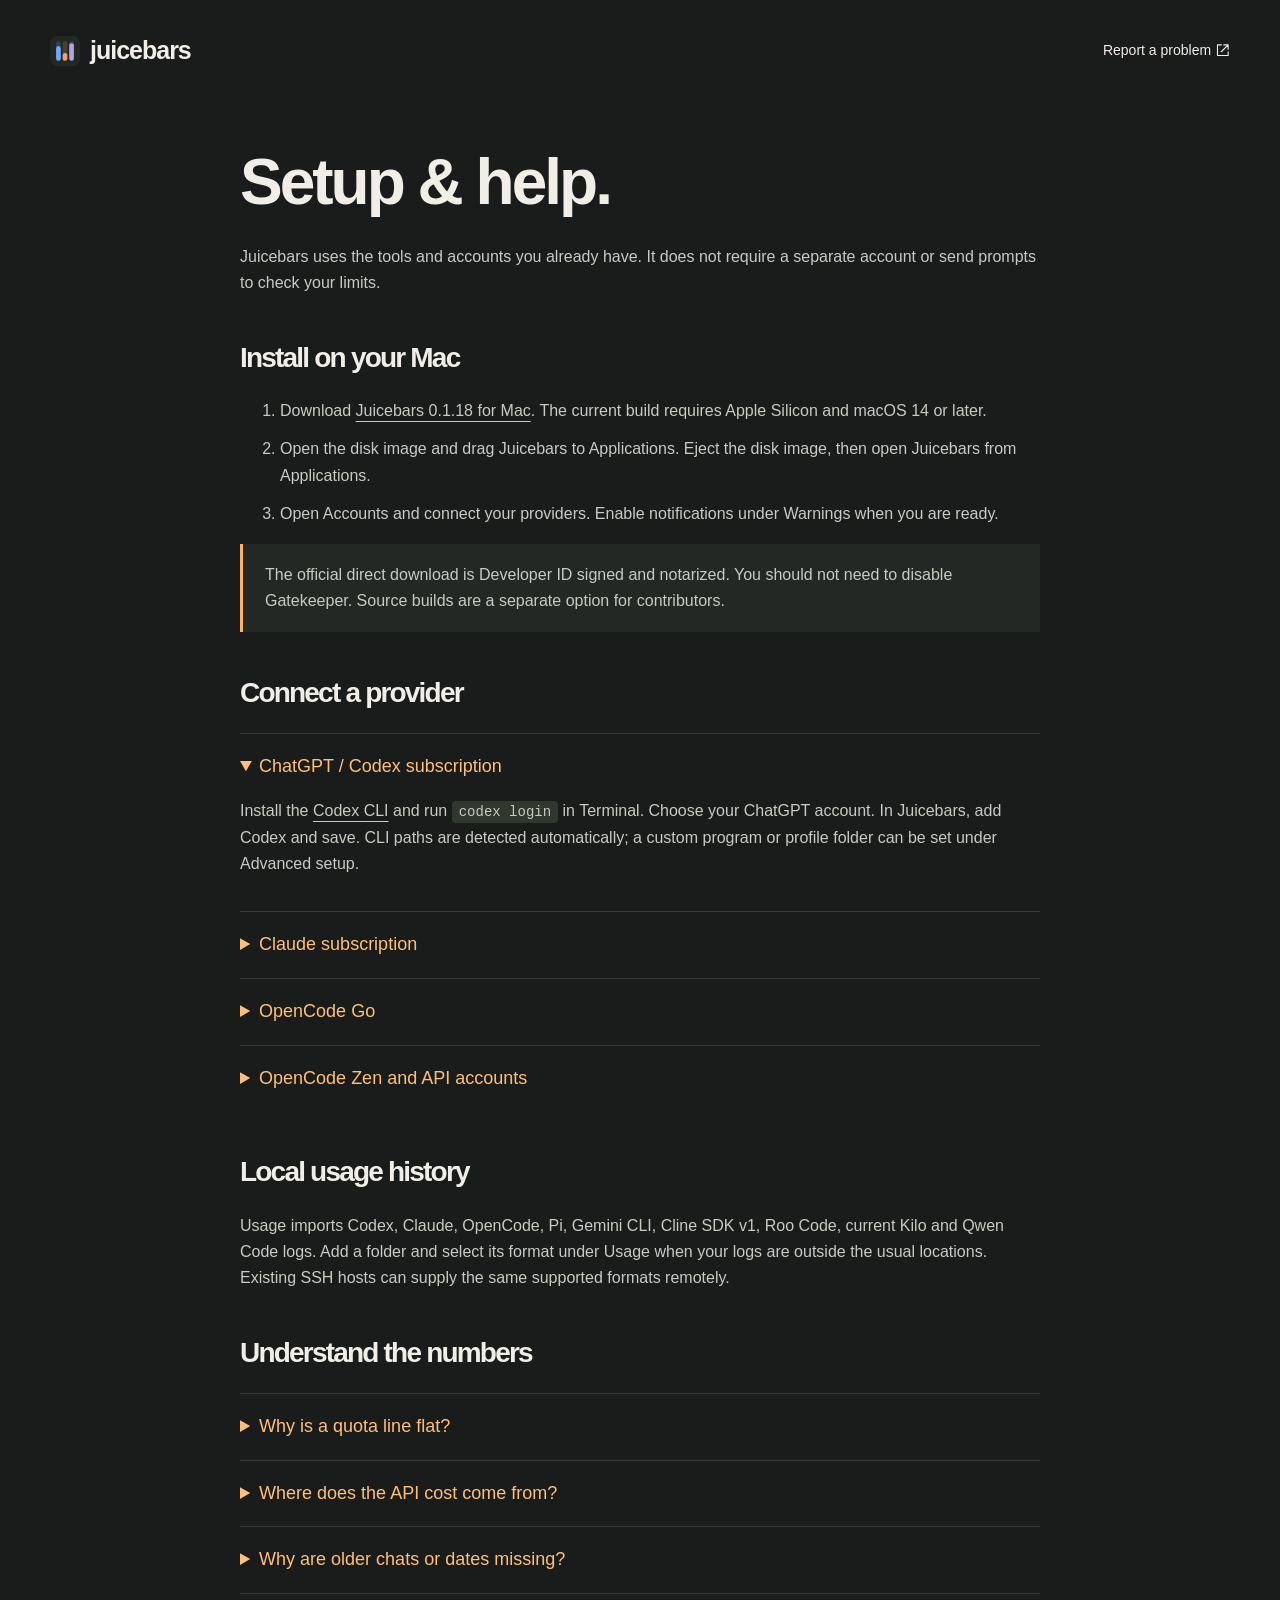
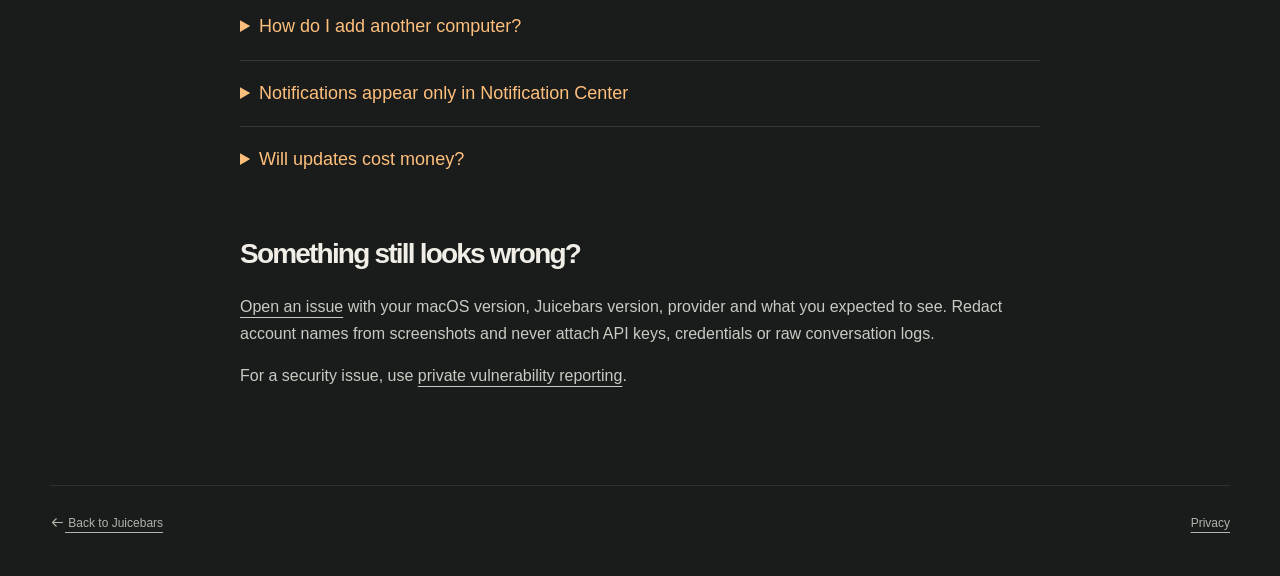
==== commit 0f59dc31: "Publish 0.1.18 downloads and update verification" ====
--- a/site/help.html
+++ b/site/help.html
@@ -1 +1 @@
-<!doctype html><html lang="en"><head><meta charset="utf-8"><meta name="viewport" content="width=device-width,initial-scale=1"><title>Setup & help · Juicebars</title><meta name="description" content="Install Juicebars, connect Codex, Claude and OpenCode, and understand your usage data."><link rel="icon" href="assets/juicebar.svg?v=juicebars"><link rel="stylesheet" href="style.css"></head><body><a class="skip" href="#main">Skip to content</a><header class="wrap"><a class="brand" href="./"><img src="assets/juicebar.svg?v=juicebars" alt="" width="30" height="30">juicebars</a><nav aria-label="Main"><a href="https://github.com/Rasalas/juicebar/issues">Report a problem <svg class="icon" viewBox="0 0 24 24" fill="none" stroke="currentColor" stroke-width="1.8" stroke-linecap="round" stroke-linejoin="round" aria-hidden="true" focusable="false"><path d="M14 3h7v7m0-7L10 14"/><path d="M10 3H4v17h17v-6"/></svg></a></nav></header><main id="main" class="wrap article"><h1>Setup & help.</h1><p>Juicebars uses the tools and accounts you already have. It does not require a separate account or send prompts to check your limits.</p><h2>Install on your Mac</h2><ol><li>Download <a href="https://github.com/Rasalas/juicebar/releases/download/v0.1.17/Juicebar-0.1.17-macOS-arm64.dmg">Juicebars 0.1.17 for Mac</a>. The current build requires Apple Silicon and macOS 14 or later.</li><li>Open the disk image and drag Juicebars to Applications. Eject the disk image, then open Juicebars from Applications.</li><li>Open Accounts and connect your providers. Enable notifications under Warnings when you are ready.</li></ol><p class="note">The official direct download is Developer ID signed and notarized. You should not need to disable Gatekeeper. Source builds are a separate option for contributors.</p><h2>Connect a provider</h2><details open><summary>ChatGPT / Codex subscription</summary><p>Install the <a href="https://developers.openai.com/codex/cli/">Codex CLI</a> and run <code>codex login</code> in Terminal. Choose your ChatGPT account. In Juicebars, add Codex and save. CLI paths are detected automatically; a custom program or profile folder can be set under Advanced setup.</p></details><details><summary>Claude subscription</summary><p>Install <a href="https://code.claude.com/docs/en/setup">Claude Code</a> and run <code>claude auth login</code>. Add Claude in Juicebars and save. The CLI must be signed in to the subscription you want to monitor. A browser-only sign-in is not enough. Juicebars prefers the native installation at <code>~/.local/bin/claude</code> when multiple copies are installed. You can select a specific CLI under Advanced setup.</p></details><details><summary>OpenCode Go</summary><p>Choose the correct account and workspace in the <a href="https://opencode.ai/console/">OpenCode console</a>. Juicebars can read an existing local <code>opencode-go</code> API key, or you can save a Go key in its account form. The form tells you when it finds a local key.</p><p>The newer <code>opencode console login</code> session is not yet a supported source for this quota integration. A 403 or EntitlementError means the key does not report Go access; check its workspace and subscription assignment. It does not, on its own, prove your paid subscription expired.</p></details><details><summary>OpenCode Zen and API accounts</summary><p>Zen activity comes from the local OpenCode database. Juicebars does not currently claim a verified Zen balance. OpenAI and Anthropic organization cost reports require an admin key; a normal model API key is not enough. OpenRouter uses a management key for account-wide balance.</p><p>These are separate from ChatGPT and Claude subscriptions. A budget entered in Juicebars is your warning budget, not a provider-imposed cap.</p></details><h2>Local usage history</h2><p>Usage imports Codex, Claude, OpenCode, Pi, Gemini CLI, Cline SDK v1, Roo Code, current Kilo and Qwen Code logs. Add a folder and select its format under Usage when your logs are outside the usual locations. Existing SSH hosts can supply the same supported formats remotely.</p><h2>Understand the numbers</h2><details><summary>Why is a quota line flat?</summary><p>Quota history records provider measurements from the time Juicebars starts collecting them. A flat line means the reported percentage did not change. Token logs cannot reconstruct subscription percentages.</p></details><details><summary>Where does the API cost come from?</summary><p>Juicebars estimates the API equivalent of recorded input, output and cache tokens at current standard prices. It shows coverage and leaves unknown models unpriced. This is not what you paid for a subscription. Confirmed model aliases and prices can update through a signed data catalog. That check can be disabled in Settings.</p></details><details><summary>Why are older chats or dates missing?</summary><p>Usage imports automatically at launch and every five minutes. Available local and SSH logs cover up to 90 days. Logs deleted before the first import, unconnected devices and browser-only chats may be absent. Older Claude daily statistics can fill gaps, but often lack enough detail for a cost estimate.</p></details><details><summary>How do I add another computer?</summary><p>Under Usage, add an existing SSH alias such as <code>workstation</code>. The host needs Python 3, a known host key and working key-based login. Juicebars rejects password prompts and does not install anything remotely. Only usage metadata is returned.</p></details><details><summary>Notifications appear only in Notification Center</summary><p>Allow Juicebars banners and sound in macOS System Settings → Notifications. Check Focus and screen-sharing settings too. Then enable notifications and sound inside Juicebars and send a test notification. macOS controls whether a banner can appear.</p></details><details><summary>Will updates cost money?</summary><p>No. Direct downloads and their updates stay free. Mac App Store distribution is on hold while equivalent, provider-compliant integrations remain unresolved.</p></details><h2>Something still looks wrong?</h2><p><a href="https://github.com/Rasalas/juicebar/issues">Open an issue</a> with your macOS version, Juicebars version, provider and what you expected to see. Redact account names from screenshots and never attach API keys, credentials or raw conversation logs.</p><p>For a security issue, use <a href="https://github.com/Rasalas/juicebar/security/advisories/new">private vulnerability reporting</a>.</p></main><footer class="wrap"><a href="./"><svg class="icon" viewBox="0 0 24 24" fill="none" stroke="currentColor" stroke-width="1.8" stroke-linecap="round" stroke-linejoin="round" aria-hidden="true" focusable="false"><path d="M20 12H4m6-6-6 6 6 6"/></svg> Back to Juicebars</a><a href="https://github.com/Rasalas/juicebar/blob/main/PRIVACY.md">Privacy</a></footer></body></html>
+<!doctype html><html lang="en"><head><meta charset="utf-8"><meta name="viewport" content="width=device-width,initial-scale=1"><title>Setup & help · Juicebars</title><meta name="description" content="Install Juicebars, connect Codex, Claude and OpenCode, and understand your usage data."><link rel="icon" href="assets/juicebar.svg?v=juicebars"><link rel="stylesheet" href="style.css"></head><body><a class="skip" href="#main">Skip to content</a><header class="wrap"><a class="brand" href="./"><img src="assets/juicebar.svg?v=juicebars" alt="" width="30" height="30">juicebars</a><nav aria-label="Main"><a href="https://github.com/Rasalas/juicebar/issues">Report a problem <svg class="icon" viewBox="0 0 24 24" fill="none" stroke="currentColor" stroke-width="1.8" stroke-linecap="round" stroke-linejoin="round" aria-hidden="true" focusable="false"><path d="M14 3h7v7m0-7L10 14"/><path d="M10 3H4v17h17v-6"/></svg></a></nav></header><main id="main" class="wrap article"><h1>Setup & help.</h1><p>Juicebars uses the tools and accounts you already have. It does not require a separate account or send prompts to check your limits.</p><h2>Install on your Mac</h2><ol><li>Download <a href="https://github.com/Rasalas/juicebar/releases/download/v0.1.18/Juicebar-0.1.18-macOS-arm64.dmg">Juicebars 0.1.18 for Mac</a>. The current build requires Apple Silicon and macOS 14 or later.</li><li>Open the disk image and drag Juicebars to Applications. Eject the disk image, then open Juicebars from Applications.</li><li>Open Accounts and connect your providers. Enable notifications under Warnings when you are ready.</li></ol><p class="note">The official direct download is Developer ID signed and notarized. You should not need to disable Gatekeeper. Source builds are a separate option for contributors.</p><h2>Connect a provider</h2><details open><summary>ChatGPT / Codex subscription</summary><p>Install the <a href="https://developers.openai.com/codex/cli/">Codex CLI</a> and run <code>codex login</code> in Terminal. Choose your ChatGPT account. In Juicebars, add Codex and save. CLI paths are detected automatically; a custom program or profile folder can be set under Advanced setup.</p></details><details><summary>Claude subscription</summary><p>Install <a href="https://code.claude.com/docs/en/setup">Claude Code</a> and run <code>claude auth login</code>. Add Claude in Juicebars and save. The CLI must be signed in to the subscription you want to monitor. A browser-only sign-in is not enough. Juicebars prefers the native installation at <code>~/.local/bin/claude</code> when multiple copies are installed. You can select a specific CLI under Advanced setup. For a second account, set its Profile folder there and use Copy command in Juicebars. That sign-in command includes the selected profile folder.</p></details><details><summary>OpenCode Go</summary><p>Choose the correct account and workspace in the <a href="https://opencode.ai/console/">OpenCode console</a>. Juicebars can read an existing local <code>opencode-go</code> API key, or you can save a Go key in its account form. The form tells you when it finds a local key.</p><p>The newer <code>opencode console login</code> session is not yet a supported source for this quota integration. A 403 or EntitlementError means the key does not report Go access; check its workspace and subscription assignment. It does not, on its own, prove your paid subscription expired.</p></details><details><summary>OpenCode Zen and API accounts</summary><p>Zen activity comes from the local OpenCode database. Juicebars does not currently claim a verified Zen balance. OpenAI and Anthropic organization cost reports require an admin key; a normal model API key is not enough. OpenRouter uses a management key for account-wide balance.</p><p>These are separate from ChatGPT and Claude subscriptions. A budget entered in Juicebars is your warning budget, not a provider-imposed cap.</p></details><h2>Local usage history</h2><p>Usage imports Codex, Claude, OpenCode, Pi, Gemini CLI, Cline SDK v1, Roo Code, current Kilo and Qwen Code logs. Add a folder and select its format under Usage when your logs are outside the usual locations. Existing SSH hosts can supply the same supported formats remotely.</p><h2>Understand the numbers</h2><details><summary>Why is a quota line flat?</summary><p>Quota history records provider measurements from the time Juicebars starts collecting them. A flat line means the reported percentage did not change. Token logs cannot reconstruct subscription percentages.</p></details><details><summary>Where does the API cost come from?</summary><p>Juicebars estimates the API equivalent of recorded input, output and cache tokens at current standard prices. It shows coverage and leaves unknown models unpriced. This is not what you paid for a subscription. Confirmed model aliases and prices can update through a signed data catalog. That check can be disabled in Settings.</p></details><details><summary>Why are older chats or dates missing?</summary><p>Usage imports automatically at launch and every five minutes. Available local and SSH logs cover up to 90 days. Logs deleted before the first import, unconnected devices and browser-only chats may be absent. Older Claude daily statistics can fill gaps, but often lack enough detail for a cost estimate.</p></details><details><summary>How do I add another computer?</summary><p>Under Usage, add an existing SSH alias such as <code>workstation</code>. The host needs Python 3, a known host key and working key-based login. Juicebars rejects password prompts and does not install anything remotely. Only usage metadata is returned.</p></details><details><summary>Notifications appear only in Notification Center</summary><p>Allow Juicebars banners and sound in macOS System Settings → Notifications. Check Focus and screen-sharing settings too. Then enable notifications and sound inside Juicebars and send a test notification. macOS controls whether a banner can appear.</p></details><details><summary>Will updates cost money?</summary><p>No. Direct downloads and their updates stay free. Mac App Store distribution is on hold while equivalent, provider-compliant integrations remain unresolved.</p></details><h2>Something still looks wrong?</h2><p><a href="https://github.com/Rasalas/juicebar/issues">Open an issue</a> with your macOS version, Juicebars version, provider and what you expected to see. Redact account names from screenshots and never attach API keys, credentials or raw conversation logs.</p><p>For a security issue, use <a href="https://github.com/Rasalas/juicebar/security/advisories/new">private vulnerability reporting</a>.</p></main><footer class="wrap"><a href="./"><svg class="icon" viewBox="0 0 24 24" fill="none" stroke="currentColor" stroke-width="1.8" stroke-linecap="round" stroke-linejoin="round" aria-hidden="true" focusable="false"><path d="M20 12H4m6-6-6 6 6 6"/></svg> Back to Juicebars</a><a href="https://github.com/Rasalas/juicebar/blob/main/PRIVACY.md">Privacy</a></footer></body></html>
